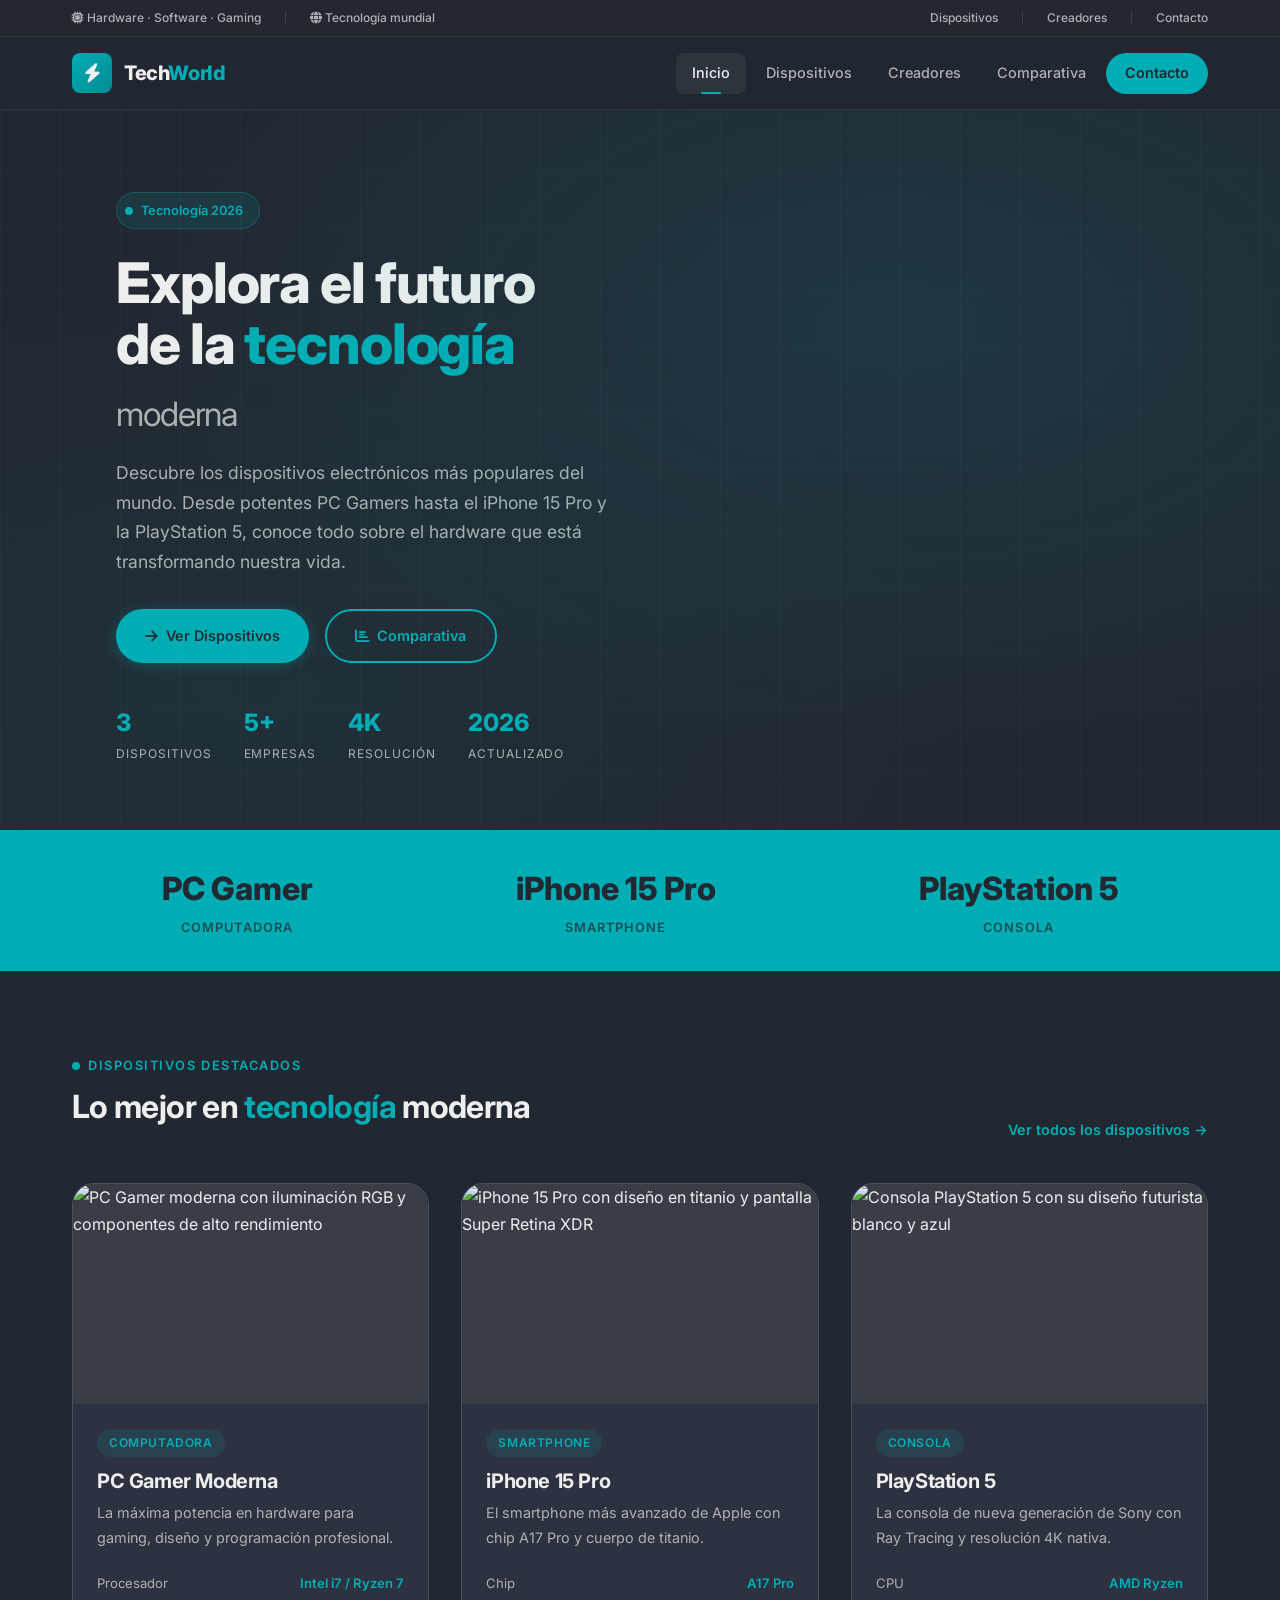
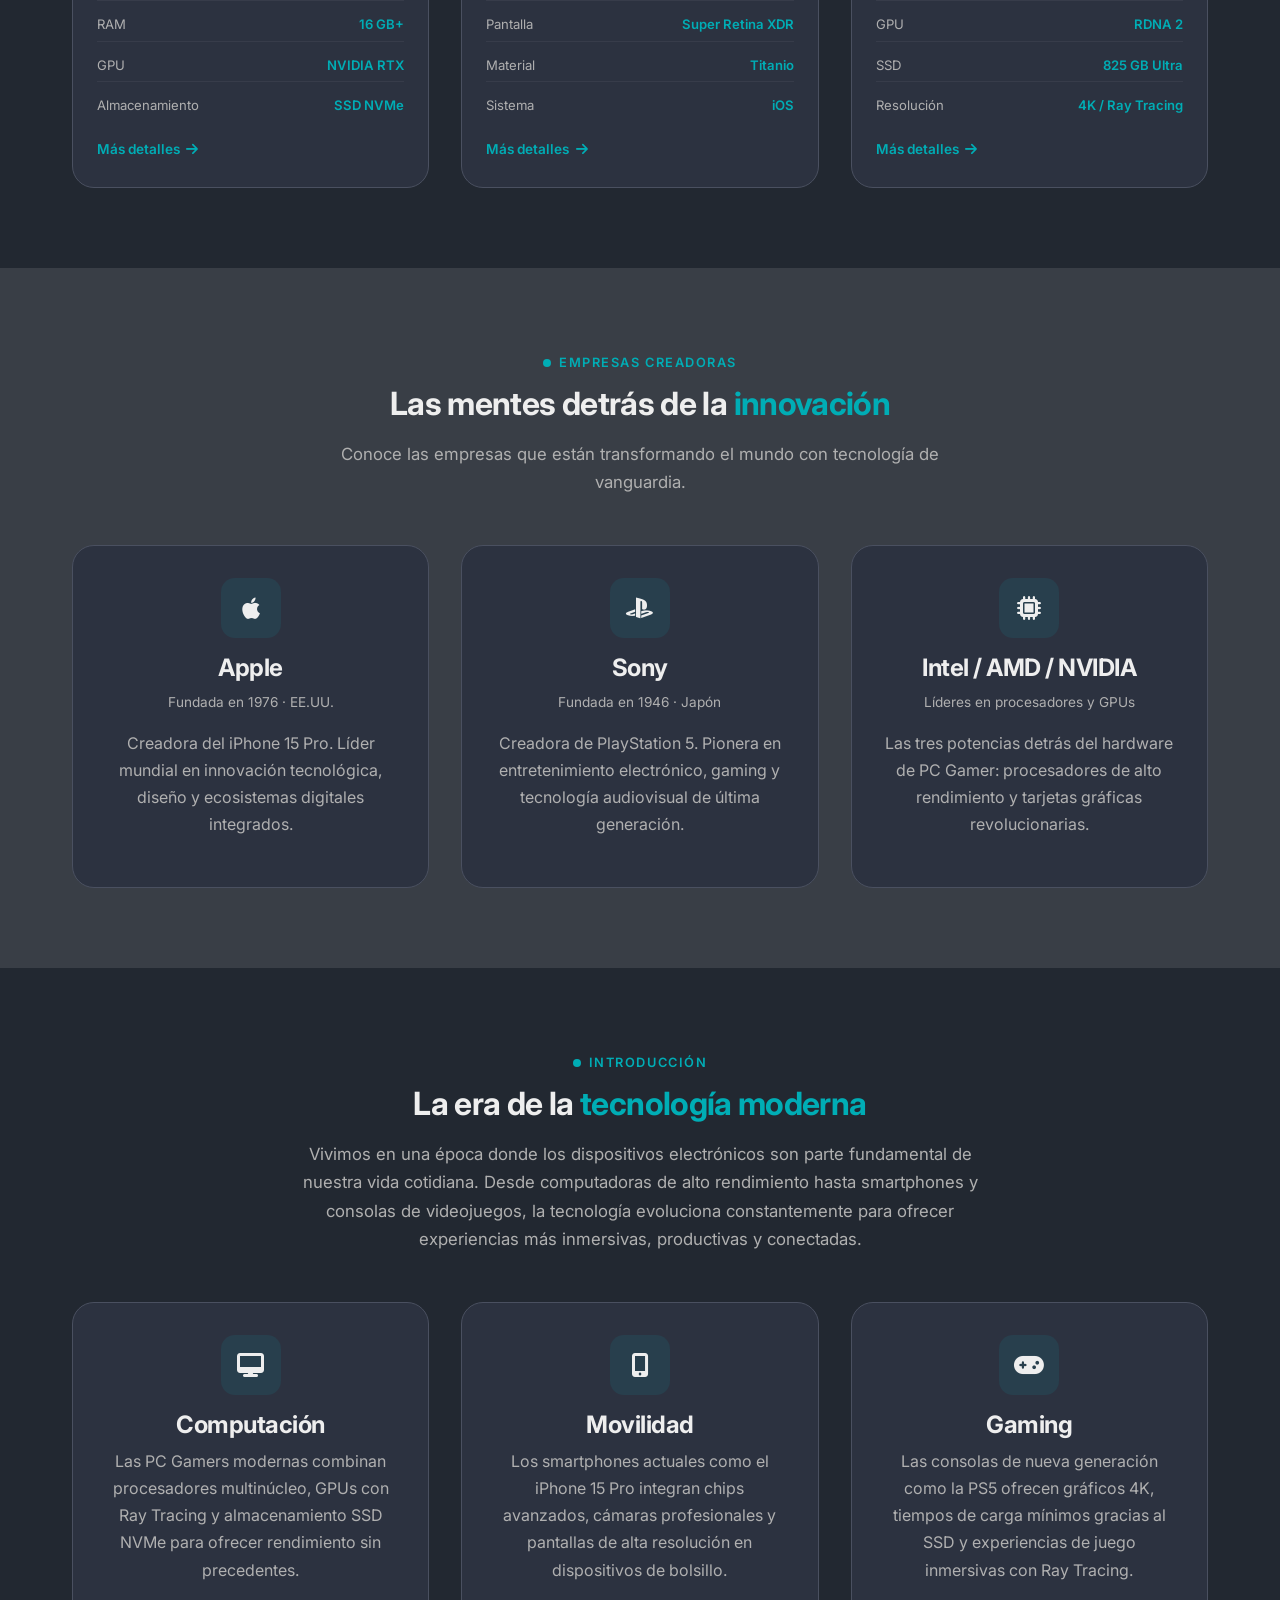
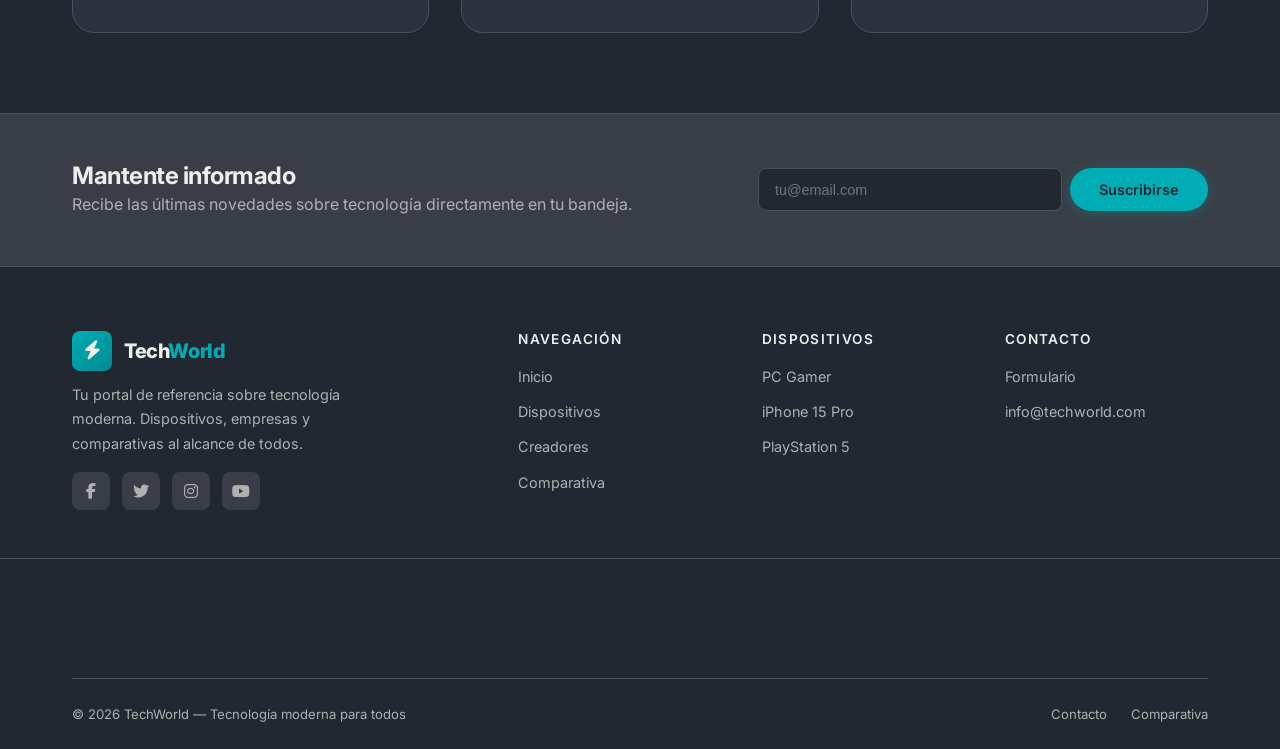
==== index.html @ ba3e6de5 "feat: create TechWorld technology website Complete transformation from municipal government site to " ====
<!DOCTYPE html>
<html lang="es">
<head>
  <meta charset="UTF-8">
  <meta name="viewport" content="width=device-width, initial-scale=1.0">
  <title>TechWorld — Tecnología Moderna para Todos | PC, Smartphones y Consolas</title>
  <meta name="description" content="Descubre los dispositivos tecnológicos más populares del mundo: PC Gamer, iPhone 15 Pro y PlayStation 5. Especificaciones, comparaciones y más en TechWorld.">
  <meta name="keywords" content="tecnología moderna, dispositivos tecnológicos, PC Gamer, iPhone 15 Pro, PlayStation 5, hardware moderno, computadoras, smartphones, consolas de videojuegos">
  <meta name="author" content="TechWorld">
  <meta name="robots" content="index, follow">
  <meta name="theme-color" content="#00ADB5">

  <meta property="og:title" content="TechWorld — Tecnología Moderna para Todos">
  <meta property="og:description" content="Descubre los dispositivos tecnológicos más populares: PC Gamer, iPhone 15 Pro y PlayStation 5.">
  <meta property="og:type" content="website">
  <meta property="og:locale" content="es_ES">
  <meta property="og:site_name" content="TechWorld">

  <meta name="twitter:card" content="summary_large_image">
  <meta name="twitter:title" content="TechWorld — Tecnología Moderna para Todos">
  <meta name="twitter:description" content="Descubre los dispositivos tecnológicos más populares: PC Gamer, iPhone 15 Pro y PlayStation 5.">

  <link rel="preconnect" href="https://fonts.googleapis.com">
  <link rel="preconnect" href="https://fonts.gstatic.com" crossorigin>
  <link href="https://fonts.googleapis.com/css2?family=Inter:wght@300;400;500;600;700;800&display=swap" rel="stylesheet">
  <link rel="stylesheet" href="https://cdnjs.cloudflare.com/ajax/libs/font-awesome/6.5.1/css/all.min.css" crossorigin="anonymous" referrerpolicy="no-referrer">
  <link rel="stylesheet" href="css/styles.css">
</head>
<body>

<!-- TOP BAR -->
<div class="topbar" role="banner">
  <div class="container">
    <div class="topbar-inner">
      <div class="topbar-left">
        <span><i class="fas fa-microchip"></i> Hardware &middot; Software &middot; Gaming</span>
        <div class="topbar-divider"></div>
        <span><i class="fas fa-globe"></i> Tecnología mundial</span>
      </div>
      <div class="topbar-right">
        <a href="pages/dispositivos.html">Dispositivos</a>
        <div class="topbar-divider"></div>
        <a href="pages/creadores.html">Creadores</a>
        <div class="topbar-divider"></div>
        <a href="pages/contacto.html">Contacto</a>
      </div>
    </div>
  </div>
</div>

<!-- HEADER -->
<header class="header" role="navigation">
  <div class="container">
    <div class="header-inner">
      <a href="index.html" class="logo" aria-label="TechWorld - Inicio">
        <div class="logo-icon"><i class="fas fa-bolt"></i></div>
        <div class="logo-text">Tech<span>World</span></div>
      </a>

      <nav class="nav-desktop" aria-label="Navegación principal">
        <a href="index.html" class="nav-link active">Inicio</a>
        <a href="pages/dispositivos.html" class="nav-link">Dispositivos</a>
        <a href="pages/creadores.html" class="nav-link">Creadores</a>
        <a href="pages/caracteristicas.html" class="nav-link">Comparativa</a>
        <a href="pages/contacto.html" class="nav-link nav-cta">Contacto</a>
      </nav>

      <button class="hamburger" id="hamburger" aria-label="Abrir menú" aria-expanded="false">
        <span></span><span></span><span></span>
      </button>
    </div>
  </div>
</header>

<!-- MOBILE MENU -->
<div class="mobile-overlay" id="mobileOverlay"></div>
<nav class="mobile-menu" id="mobileMenu" aria-label="Menú móvil">
  <div class="mobile-menu-header">
    <a href="index.html" class="logo">
      <div class="logo-icon"><i class="fas fa-bolt"></i></div>
      <div class="logo-text">Tech<span>World</span></div>
    </a>
    <button class="mobile-close" id="mobileClose" aria-label="Cerrar menú">&times;</button>
  </div>
  <div class="mobile-links">
    <a href="index.html" class="active"><div class="m-ico"><i class="fas fa-home"></i></div>Inicio</a>
    <a href="pages/dispositivos.html"><div class="m-ico"><i class="fas fa-laptop"></i></div>Dispositivos</a>
    <a href="pages/creadores.html"><div class="m-ico"><i class="fas fa-building"></i></div>Creadores</a>
    <a href="pages/caracteristicas.html"><div class="m-ico"><i class="fas fa-chart-bar"></i></div>Comparativa</a>
    <a href="pages/contacto.html"><div class="m-ico"><i class="fas fa-envelope"></i></div>Contacto</a>
  </div>
</nav>

<!-- HERO -->
<section class="hero" aria-labelledby="hero-heading">
  <div class="hero-bg"></div>
  <div class="hero-grid-pattern"></div>
  <div class="container">
    <div class="hero-inner">
      <div>
        <div class="hero-label">
          <div class="hero-label-dot"></div>
          Tecnología 2026
        </div>
        <h1 id="hero-heading" class="hero-heading">
          Explora el futuro<br>
          de la <span class="highlight">tecnología</span><br>
          <span class="accent">moderna</span>
        </h1>
        <p class="hero-desc">
          Descubre los dispositivos electrónicos más populares del mundo. Desde potentes PC Gamers hasta el iPhone 15 Pro y la PlayStation 5, conoce todo sobre el hardware que está transformando nuestra vida.
        </p>
        <div class="hero-btns">
          <a href="pages/dispositivos.html" class="btn btn-primary">
            <i class="fas fa-arrow-right"></i> Ver Dispositivos
          </a>
          <a href="pages/caracteristicas.html" class="btn btn-outline">
            <i class="fas fa-chart-bar"></i> Comparativa
          </a>
        </div>
        <div class="hero-stats-row">
          <div class="hstat">
            <span class="hstat-num">3</span>
            <span class="hstat-lbl">Dispositivos</span>
          </div>
          <div class="hstat">
            <span class="hstat-num">5+</span>
            <span class="hstat-lbl">Empresas</span>
          </div>
          <div class="hstat">
            <span class="hstat-num">4K</span>
            <span class="hstat-lbl">Resolución</span>
          </div>
          <div class="hstat">
            <span class="hstat-num">2026</span>
            <span class="hstat-lbl">Actualizado</span>
          </div>
        </div>
      </div>

      <!-- 3D Scene -->
      <div class="hero-3d" id="hero3d" aria-hidden="true"></div>
    </div>
  </div>
</section>

<!-- HIGHLIGHTS STRIP -->
<div class="highlights-strip">
  <div class="container">
    <div class="highlights-inner">
      <div class="highlight-item">
        <div class="highlight-num">PC Gamer</div>
        <div class="highlight-lbl">Computadora</div>
      </div>
      <div class="highlight-item">
        <div class="highlight-num">iPhone 15 Pro</div>
        <div class="highlight-lbl">Smartphone</div>
      </div>
      <div class="highlight-item">
        <div class="highlight-num">PlayStation 5</div>
        <div class="highlight-lbl">Consola</div>
      </div>
    </div>
  </div>
</div>

<!-- DEVICES SECTION -->
<section class="section" id="dispositivos" aria-labelledby="devices-title">
  <div class="container">
    <div class="section-header-row">
      <div>
        <div class="section-eyebrow"><div class="section-eyebrow-dot"></div> Dispositivos Destacados</div>
        <h2 id="devices-title" class="section-title reveal">Lo mejor en <span class="em">tecnología</span> moderna</h2>
      </div>
      <a href="pages/dispositivos.html" class="see-all reveal">Ver todos los dispositivos &rarr;</a>
    </div>

    <div class="devices-grid">
      <!-- PC Gamer -->
      <article class="device-card reveal reveal-delay-1">
        <img src="https://images.unsplash.com/photo-1587202372775-e229f172b9d7?w=600&h=400&fit=crop&q=80" alt="PC Gamer moderna con iluminación RGB y componentes de alto rendimiento" class="device-card-img" loading="lazy" width="600" height="400">
        <div class="device-card-body">
          <span class="device-card-tag">Computadora</span>
          <h3>PC Gamer Moderna</h3>
          <p>La máxima potencia en hardware para gaming, diseño y programación profesional.</p>
          <div class="device-card-specs">
            <div class="spec-row"><span class="spec-label">Procesador</span><span class="spec-value">Intel i7 / Ryzen 7</span></div>
            <div class="spec-row"><span class="spec-label">RAM</span><span class="spec-value">16 GB+</span></div>
            <div class="spec-row"><span class="spec-label">GPU</span><span class="spec-value">NVIDIA RTX</span></div>
            <div class="spec-row"><span class="spec-label">Almacenamiento</span><span class="spec-value">SSD NVMe</span></div>
          </div>
          <a href="pages/dispositivos.html" class="device-card-link">Más detalles <i class="fas fa-arrow-right"></i></a>
        </div>
      </article>

      <!-- iPhone 15 Pro -->
      <article class="device-card reveal reveal-delay-2">
        <img src="https://images.unsplash.com/photo-1695048133142-1a20484d2569?w=600&h=400&fit=crop&q=80" alt="iPhone 15 Pro con diseño en titanio y pantalla Super Retina XDR" class="device-card-img" loading="lazy" width="600" height="400">
        <div class="device-card-body">
          <span class="device-card-tag">Smartphone</span>
          <h3>iPhone 15 Pro</h3>
          <p>El smartphone más avanzado de Apple con chip A17 Pro y cuerpo de titanio.</p>
          <div class="device-card-specs">
            <div class="spec-row"><span class="spec-label">Chip</span><span class="spec-value">A17 Pro</span></div>
            <div class="spec-row"><span class="spec-label">Pantalla</span><span class="spec-value">Super Retina XDR</span></div>
            <div class="spec-row"><span class="spec-label">Material</span><span class="spec-value">Titanio</span></div>
            <div class="spec-row"><span class="spec-label">Sistema</span><span class="spec-value">iOS</span></div>
          </div>
          <a href="pages/dispositivos.html" class="device-card-link">Más detalles <i class="fas fa-arrow-right"></i></a>
        </div>
      </article>

      <!-- PlayStation 5 -->
      <article class="device-card reveal reveal-delay-3">
        <img src="https://images.unsplash.com/photo-1606144042614-b2417e99c4e3?w=600&h=400&fit=crop&q=80" alt="Consola PlayStation 5 con su diseño futurista blanco y azul" class="device-card-img" loading="lazy" width="600" height="400">
        <div class="device-card-body">
          <span class="device-card-tag">Consola</span>
          <h3>PlayStation 5</h3>
          <p>La consola de nueva generación de Sony con Ray Tracing y resolución 4K nativa.</p>
          <div class="device-card-specs">
            <div class="spec-row"><span class="spec-label">CPU</span><span class="spec-value">AMD Ryzen</span></div>
            <div class="spec-row"><span class="spec-label">GPU</span><span class="spec-value">RDNA 2</span></div>
            <div class="spec-row"><span class="spec-label">SSD</span><span class="spec-value">825 GB Ultra</span></div>
            <div class="spec-row"><span class="spec-label">Resolución</span><span class="spec-value">4K / Ray Tracing</span></div>
          </div>
          <a href="pages/dispositivos.html" class="device-card-link">Más detalles <i class="fas fa-arrow-right"></i></a>
        </div>
      </article>
    </div>
  </div>
</section>

<!-- CREATORS SECTION -->
<section class="section section-alt" aria-labelledby="creators-title">
  <div class="container">
    <div class="section-header" style="text-align:center">
      <div class="section-eyebrow" style="justify-content:center"><div class="section-eyebrow-dot"></div> Empresas Creadoras</div>
      <h2 id="creators-title" class="section-title reveal">Las mentes detrás de la <span class="em">innovación</span></h2>
      <p class="section-sub reveal" style="margin:0 auto">Conoce las empresas que están transformando el mundo con tecnología de vanguardia.</p>
    </div>

    <div class="creators-grid">
      <article class="creator-card reveal reveal-delay-1">
        <div class="creator-icon"><i class="fab fa-apple"></i></div>
        <h3>Apple</h3>
        <p class="meta">Fundada en 1976 &middot; EE.UU.</p>
        <p>Creadora del iPhone 15 Pro. Líder mundial en innovación tecnológica, diseño y ecosistemas digitales integrados.</p>
      </article>
      <article class="creator-card reveal reveal-delay-2">
        <div class="creator-icon"><i class="fab fa-playstation"></i></div>
        <h3>Sony</h3>
        <p class="meta">Fundada en 1946 &middot; Japón</p>
        <p>Creadora de PlayStation 5. Pionera en entretenimiento electrónico, gaming y tecnología audiovisual de última generación.</p>
      </article>
      <article class="creator-card reveal reveal-delay-3">
        <div class="creator-icon"><i class="fas fa-microchip"></i></div>
        <h3>Intel / AMD / NVIDIA</h3>
        <p class="meta">Líderes en procesadores y GPUs</p>
        <p>Las tres potencias detrás del hardware de PC Gamer: procesadores de alto rendimiento y tarjetas gráficas revolucionarias.</p>
      </article>
    </div>
  </div>
</section>

<!-- TECH INTRO SECTION -->
<section class="section" aria-labelledby="intro-title">
  <div class="container">
    <div class="section-header" style="text-align:center">
      <div class="section-eyebrow" style="justify-content:center"><div class="section-eyebrow-dot"></div> Introducción</div>
      <h2 id="intro-title" class="section-title reveal">La era de la <span class="em">tecnología moderna</span></h2>
      <p class="section-sub reveal" style="margin:0 auto; max-width:700px">
        Vivimos en una época donde los dispositivos electrónicos son parte fundamental de nuestra vida cotidiana. Desde computadoras de alto rendimiento hasta smartphones y consolas de videojuegos, la tecnología evoluciona constantemente para ofrecer experiencias más inmersivas, productivas y conectadas.
      </p>
    </div>

    <div class="devices-grid" style="margin-top:3rem">
      <article class="creator-card reveal reveal-delay-1">
        <div class="creator-icon"><i class="fas fa-desktop"></i></div>
        <h3>Computación</h3>
        <p>Las PC Gamers modernas combinan procesadores multinúcleo, GPUs con Ray Tracing y almacenamiento SSD NVMe para ofrecer rendimiento sin precedentes.</p>
      </article>
      <article class="creator-card reveal reveal-delay-2">
        <div class="creator-icon"><i class="fas fa-mobile-alt"></i></div>
        <h3>Movilidad</h3>
        <p>Los smartphones actuales como el iPhone 15 Pro integran chips avanzados, cámaras profesionales y pantallas de alta resolución en dispositivos de bolsillo.</p>
      </article>
      <article class="creator-card reveal reveal-delay-3">
        <div class="creator-icon"><i class="fas fa-gamepad"></i></div>
        <h3>Gaming</h3>
        <p>Las consolas de nueva generación como la PS5 ofrecen gráficos 4K, tiempos de carga mínimos gracias al SSD y experiencias de juego inmersivas con Ray Tracing.</p>
      </article>
    </div>
  </div>
</section>

<!-- NEWSLETTER SECTION -->
<section class="newsletter-section" aria-labelledby="newsletter-title">
  <div class="container">
    <div class="newsletter-inner">
      <div>
        <h3 id="newsletter-title">Mantente informado</h3>
        <p style="margin:0">Recibe las últimas novedades sobre tecnología directamente en tu bandeja.</p>
      </div>
      <form class="newsletter-form" aria-label="Suscripción al boletín">
        <input type="email" placeholder="tu@email.com" aria-label="Correo electrónico" required>
        <button type="submit" class="btn btn-primary">Suscribirse</button>
      </form>
    </div>
  </div>
</section>

<!-- FOOTER -->
<footer class="footer" role="contentinfo">
  <div class="container">
    <div class="footer-grid">
      <div class="footer-brand">
        <a href="index.html" class="logo">
          <div class="logo-icon"><i class="fas fa-bolt"></i></div>
          <div class="logo-text">Tech<span>World</span></div>
        </a>
        <p>Tu portal de referencia sobre tecnología moderna. Dispositivos, empresas y comparativas al alcance de todos.</p>
        <div class="social-links">
          <a href="#" class="social-link" aria-label="Facebook"><i class="fab fa-facebook-f"></i></a>
          <a href="#" class="social-link" aria-label="Twitter"><i class="fab fa-twitter"></i></a>
          <a href="#" class="social-link" aria-label="Instagram"><i class="fab fa-instagram"></i></a>
          <a href="#" class="social-link" aria-label="YouTube"><i class="fab fa-youtube"></i></a>
        </div>
      </div>
      <div>
        <h5>Navegación</h5>
        <ul class="f-links">
          <li><a href="index.html">Inicio</a></li>
          <li><a href="pages/dispositivos.html">Dispositivos</a></li>
          <li><a href="pages/creadores.html">Creadores</a></li>
          <li><a href="pages/caracteristicas.html">Comparativa</a></li>
        </ul>
      </div>
      <div>
        <h5>Dispositivos</h5>
        <ul class="f-links">
          <li><a href="pages/dispositivos.html">PC Gamer</a></li>
          <li><a href="pages/dispositivos.html">iPhone 15 Pro</a></li>
          <li><a href="pages/dispositivos.html">PlayStation 5</a></li>
        </ul>
      </div>
      <div>
        <h5>Contacto</h5>
        <ul class="f-links">
          <li><a href="pages/contacto.html">Formulario</a></li>
          <li><a href="mailto:info@techworld.com">info@techworld.com</a></li>
        </ul>
      </div>
    </div>
  </div>

  <!-- Footer 3D -->
  <div class="footer-3d" id="footer3d" aria-hidden="true"></div>

  <div class="container">
    <div class="footer-bottom">
      <span>&copy; <span class="currentYear"></span> TechWorld &mdash; Tecnología moderna para todos</span>
      <div class="footer-bottom-links">
        <a href="pages/contacto.html">Contacto</a>
        <a href="pages/caracteristicas.html">Comparativa</a>
      </div>
    </div>
  </div>
</footer>

<!-- SCROLL TO TOP -->
<button class="scroll-top" id="scrollTop" aria-label="Volver arriba"><i class="fas fa-arrow-up"></i></button>

<!-- Scripts -->
<script src="https://cdnjs.cloudflare.com/ajax/libs/three.js/r128/three.min.js" crossorigin="anonymous" referrerpolicy="no-referrer"></script>
<script src="js/three-scene.js"></script>
<script src="js/main.js"></script>
</body>
</html>
---- css/styles.css ----
/* ═══════════════════════════════════════════════════════
   TECHWORLD - DESIGN SYSTEM
   Modern Technology Theme
   ═══════════════════════════════════════════════════════ */

:root {
  --bg-primary:   #222831;
  --bg-section:   #393E46;
  --accent:       #00ADB5;
  --text-primary: #EEEEEE;
  --text-muted:   #b0b0b0;
  --accent-dark:  #008b92;
  --accent-light: #33c4cc;
  --card-bg:      #2c3240;
  --border-color: #4a5060;

  --font-head: 'Inter', 'Segoe UI', sans-serif;
  --font-body: 'Inter', 'Segoe UI', sans-serif;

  --r-sm:   8px;
  --r-md:   14px;
  --r-lg:   22px;
  --r-xl:   32px;
  --r-full: 9999px;

  --sh-sm: 0 2px 12px rgba(0,0,0,.2);
  --sh-md: 0 6px 28px rgba(0,0,0,.25);
  --sh-lg: 0 16px 56px rgba(0,0,0,.3);

  --header-height: 72px;
  --container-width: 1200px;
  --transition: all .3s cubic-bezier(.4,0,.2,1);
}

/* ─── BASE RESET ─── */
*, *::before, *::after {
  box-sizing: border-box;
  margin: 0;
  padding: 0;
}

html {
  scroll-behavior: smooth;
  font-size: 16px;
}

body {
  font-family: var(--font-body);
  background: var(--bg-primary);
  color: var(--text-primary);
  overflow-x: hidden;
  -webkit-font-smoothing: antialiased;
  line-height: 1.7;
}

/* ─── TYPOGRAPHY ─── */
h1, h2, h3, h4, h5, h6 {
  font-family: var(--font-head);
  font-weight: 700;
  line-height: 1.2;
  letter-spacing: -0.02em;
  color: var(--text-primary);
}

h1 { font-size: 2.75rem; font-weight: 800; }
h2 { font-size: 2rem; font-weight: 700; }
h3 { font-size: 1.5rem; }
h4 { font-size: 1.25rem; }
h5 { font-size: 1rem; font-weight: 600; }

p {
  color: var(--text-muted);
  margin-bottom: 1rem;
}

a {
  color: var(--accent);
  text-decoration: none;
  transition: var(--transition);
}

a:hover {
  color: var(--accent-light);
}

a:focus-visible {
  outline: 2px solid var(--accent);
  outline-offset: 2px;
}

img {
  max-width: 100%;
  height: auto;
  display: block;
}

ul, ol { list-style: none; }

::selection {
  background: var(--accent);
  color: var(--bg-primary);
}

/* ─── UTILITIES ─── */
.container {
  max-width: var(--container-width);
  margin: 0 auto;
  padding: 0 2rem;
}

.sr-only {
  position: absolute;
  width: 1px;
  height: 1px;
  padding: 0;
  margin: -1px;
  overflow: hidden;
  clip: rect(0,0,0,0);
  white-space: nowrap;
  border: 0;
}

.section-eyebrow {
  display: inline-flex;
  align-items: center;
  gap: .5rem;
  font-size: .8rem;
  font-weight: 600;
  text-transform: uppercase;
  letter-spacing: .12em;
  color: var(--accent);
  margin-bottom: .75rem;
}

.section-eyebrow-dot {
  width: 8px;
  height: 8px;
  border-radius: 50%;
  background: var(--accent);
}

.section-title {
  margin-bottom: 1rem;
}

.section-sub {
  max-width: 600px;
  color: var(--text-muted);
  font-size: 1.05rem;
}

.em {
  color: var(--accent);
}

/* ─── BUTTONS ─── */
.btn {
  display: inline-flex;
  align-items: center;
  justify-content: center;
  gap: .5rem;
  padding: .8rem 1.8rem;
  font-family: var(--font-body);
  font-weight: 600;
  font-size: .9rem;
  border-radius: var(--r-full);
  cursor: pointer;
  transition: var(--transition);
  border: none;
  text-decoration: none;
}

.btn-primary {
  background: var(--accent);
  color: var(--bg-primary);
  box-shadow: 0 2px 14px rgba(0,173,181,.3);
}

.btn-primary:hover {
  background: var(--accent-light);
  color: var(--bg-primary);
  transform: translateY(-2px);
  box-shadow: 0 6px 24px rgba(0,173,181,.4);
}

.btn-outline {
  background: transparent;
  border: 2px solid var(--accent);
  color: var(--accent);
}

.btn-outline:hover {
  background: var(--accent);
  color: var(--bg-primary);
}

/* ─── TOP BAR ─── */
.topbar {
  background: rgba(34,40,49,.95);
  border-bottom: 1px solid rgba(255,255,255,.06);
  padding: .5rem 0;
  font-size: .75rem;
  font-weight: 500;
  color: var(--text-muted);
}

.topbar-inner {
  display: flex;
  justify-content: space-between;
  align-items: center;
  flex-wrap: wrap;
  gap: .75rem;
}

.topbar-left, .topbar-right {
  display: flex;
  gap: 1.5rem;
  align-items: center;
}

.topbar a {
  color: var(--text-muted);
  transition: color .2s;
}

.topbar a:hover {
  color: var(--accent);
}

.topbar-divider {
  width: 1px;
  height: 14px;
  background: rgba(255,255,255,.1);
}

/* ─── HEADER ─── */
.header {
  position: sticky;
  top: 0;
  width: 100%;
  z-index: 200;
  background: rgba(34,40,49,.96);
  backdrop-filter: blur(12px);
  -webkit-backdrop-filter: blur(12px);
  border-bottom: 1px solid rgba(255,255,255,.06);
  transition: var(--transition);
}

.header.is-scrolled {
  box-shadow: 0 4px 20px rgba(0,0,0,.3);
}

.header-inner {
  display: flex;
  align-items: center;
  justify-content: space-between;
  height: var(--header-height);
}

.logo {
  display: flex;
  align-items: center;
  gap: .75rem;
  color: var(--text-primary);
  text-decoration: none;
}

.logo:hover { color: var(--accent); }

.logo-icon {
  width: 40px;
  height: 40px;
  background: linear-gradient(135deg, var(--accent), var(--accent-dark));
  border-radius: var(--r-sm);
  display: flex;
  align-items: center;
  justify-content: center;
  font-size: 1.2rem;
}

.logo-text {
  font-size: 1.25rem;
  font-weight: 800;
  letter-spacing: -0.02em;
}

.logo-text span { color: var(--accent); }

/* ─── NAVIGATION ─── */
.nav-desktop {
  display: flex;
  align-items: center;
  gap: .25rem;
}

.nav-link {
  padding: .5rem 1rem;
  font-size: .9rem;
  font-weight: 500;
  color: var(--text-muted);
  border-radius: var(--r-sm);
  transition: var(--transition);
  position: relative;
}

.nav-link:hover,
.nav-link.active {
  color: var(--text-primary);
  background: rgba(255,255,255,.06);
}

.nav-link.active::after {
  content: '';
  position: absolute;
  bottom: 0;
  left: 50%;
  transform: translateX(-50%);
  width: 20px;
  height: 2px;
  background: var(--accent);
  border-radius: 2px;
}

.nav-cta {
  background: var(--accent);
  color: var(--bg-primary);
  font-weight: 600;
  padding: .5rem 1.2rem;
  border-radius: var(--r-full);
}

.nav-cta:hover {
  background: var(--accent-light);
  color: var(--bg-primary);
  transform: translateY(-1px);
}

/* ─── HAMBURGER ─── */
.hamburger {
  display: none;
  flex-direction: column;
  gap: 5px;
  background: none;
  border: none;
  cursor: pointer;
  padding: 8px;
}

.hamburger span {
  width: 24px;
  height: 2px;
  background: var(--text-primary);
  border-radius: 2px;
  transition: var(--transition);
}

/* ─── MOBILE MENU ─── */
.mobile-menu {
  position: fixed;
  top: 0;
  right: -100%;
  width: 300px;
  height: 100vh;
  background: var(--bg-primary);
  z-index: 300;
  transition: right .35s cubic-bezier(.4,0,.2,1);
  border-left: 1px solid var(--border-color);
  overflow-y: auto;
}

.mobile-menu.open { right: 0; }

.mobile-overlay {
  position: fixed;
  inset: 0;
  background: rgba(0,0,0,.6);
  z-index: 299;
  opacity: 0;
  pointer-events: none;
  transition: opacity .3s;
}

.mobile-overlay.open {
  opacity: 1;
  pointer-events: auto;
}

.mobile-menu-header {
  display: flex;
  align-items: center;
  justify-content: space-between;
  padding: 1.25rem 1.5rem;
  border-bottom: 1px solid var(--border-color);
}

.mobile-close {
  background: none;
  border: none;
  color: var(--text-primary);
  font-size: 1.5rem;
  cursor: pointer;
  padding: .25rem;
}

.mobile-links {
  padding: 1rem;
  display: flex;
  flex-direction: column;
  gap: .25rem;
}

.mobile-links a {
  display: flex;
  align-items: center;
  gap: .75rem;
  padding: .8rem 1rem;
  color: var(--text-muted);
  border-radius: var(--r-sm);
  font-weight: 500;
  transition: var(--transition);
}

.mobile-links a:hover,
.mobile-links a.active {
  background: rgba(0,173,181,.1);
  color: var(--accent);
}

.mobile-links .m-ico {
  width: 36px;
  height: 36px;
  display: flex;
  align-items: center;
  justify-content: center;
  border-radius: var(--r-sm);
  background: var(--bg-section);
  font-size: 1rem;
}

/* ─── HERO ─── */
.hero {
  position: relative;
  padding: 5rem 0 4rem;
  overflow: hidden;
  min-height: 80vh;
  display: flex;
  align-items: center;
}

.hero-bg {
  position: absolute;
  inset: 0;
  background: radial-gradient(ellipse at 70% 30%, rgba(0,173,181,.12) 0%, transparent 60%),
              radial-gradient(ellipse at 20% 80%, rgba(0,173,181,.06) 0%, transparent 50%);
  pointer-events: none;
}

.hero-grid-pattern {
  position: absolute;
  inset: 0;
  background-image:
    linear-gradient(rgba(255,255,255,.02) 1px, transparent 1px),
    linear-gradient(90deg, rgba(255,255,255,.02) 1px, transparent 1px);
  background-size: 60px 60px;
  pointer-events: none;
}

.hero-inner {
  display: grid;
  grid-template-columns: 1fr 1fr;
  gap: 3rem;
  align-items: center;
}

.hero-label {
  display: inline-flex;
  align-items: center;
  gap: .5rem;
  padding: .4rem 1rem .4rem .5rem;
  background: rgba(0,173,181,.12);
  border: 1px solid rgba(0,173,181,.25);
  border-radius: var(--r-full);
  font-size: .8rem;
  font-weight: 600;
  color: var(--accent);
  margin-bottom: 1.5rem;
}

.hero-label-dot {
  width: 8px;
  height: 8px;
  background: var(--accent);
  border-radius: 50%;
  animation: pulse-dot 2s infinite;
}

@keyframes pulse-dot {
  0%, 100% { opacity: 1; }
  50% { opacity: .4; }
}

.hero-heading {
  font-size: clamp(2.2rem, 5vw, 3.5rem);
  font-weight: 800;
  line-height: 1.1;
  margin-bottom: 1.25rem;
}

.hero-heading .highlight { color: var(--accent); }
.hero-heading .accent { color: var(--text-muted); font-weight: 400; font-size: .6em; }

.hero-desc {
  font-size: 1.1rem;
  color: var(--text-muted);
  max-width: 500px;
  margin-bottom: 2rem;
  line-height: 1.7;
}

.hero-btns {
  display: flex;
  gap: 1rem;
  flex-wrap: wrap;
  margin-bottom: 2.5rem;
}

.hero-stats-row {
  display: flex;
  gap: 2rem;
  flex-wrap: wrap;
}

.hstat {
  display: flex;
  flex-direction: column;
}

.hstat-num {
  font-size: 1.5rem;
  font-weight: 800;
  color: var(--accent);
}

.hstat-lbl {
  font-size: .75rem;
  color: var(--text-muted);
  text-transform: uppercase;
  letter-spacing: .08em;
}

/* Hero 3D canvas */
.hero-3d {
  position: relative;
  width: 100%;
  height: 400px;
  border-radius: var(--r-lg);
  overflow: hidden;
}

.hero-3d canvas {
  width: 100% !important;
  height: 100% !important;
  display: block;
}

/* ─── SECTIONS ─── */
.section {
  padding: 5rem 0;
}

.section-alt {
  background: var(--bg-section);
}

.section-header {
  text-align: center;
  margin-bottom: 3rem;
}

.section-header-row {
  display: flex;
  justify-content: space-between;
  align-items: flex-end;
  margin-bottom: 2.5rem;
  flex-wrap: wrap;
  gap: 1rem;
}

.see-all {
  font-weight: 600;
  font-size: .9rem;
  color: var(--accent);
}

/* ─── DEVICE CARDS ─── */
.devices-grid {
  display: grid;
  grid-template-columns: repeat(3, 1fr);
  gap: 2rem;
}

.device-card {
  background: var(--card-bg);
  border-radius: var(--r-lg);
  overflow: hidden;
  border: 1px solid var(--border-color);
  transition: var(--transition);
  text-decoration: none;
  color: var(--text-primary);
}

.device-card:hover {
  transform: translateY(-6px);
  box-shadow: var(--sh-lg);
  border-color: var(--accent);
}

.device-card-img {
  width: 100%;
  height: 220px;
  object-fit: cover;
  background: var(--bg-section);
}

.device-card-body {
  padding: 1.5rem;
}

.device-card-tag {
  display: inline-block;
  padding: .25rem .75rem;
  background: rgba(0,173,181,.12);
  color: var(--accent);
  font-size: .75rem;
  font-weight: 600;
  border-radius: var(--r-full);
  margin-bottom: .75rem;
  text-transform: uppercase;
  letter-spacing: .05em;
}

.device-card h3 {
  font-size: 1.25rem;
  margin-bottom: .5rem;
}

.device-card p {
  font-size: .9rem;
  color: var(--text-muted);
  margin-bottom: 1rem;
}

.device-card-specs {
  display: flex;
  flex-direction: column;
  gap: .4rem;
}

.spec-row {
  display: flex;
  justify-content: space-between;
  font-size: .82rem;
  padding: .35rem 0;
  border-bottom: 1px solid rgba(255,255,255,.05);
}

.spec-row:last-child { border-bottom: none; }
.spec-label { color: var(--text-muted); }
.spec-value { color: var(--accent); font-weight: 600; }

.device-card-link {
  display: inline-flex;
  align-items: center;
  gap: .4rem;
  margin-top: 1rem;
  font-weight: 600;
  font-size: .85rem;
  color: var(--accent);
}

/* ─── CREATORS SECTION ─── */
.creators-grid {
  display: grid;
  grid-template-columns: repeat(auto-fit, minmax(280px, 1fr));
  gap: 2rem;
}

.creator-card {
  background: var(--card-bg);
  border: 1px solid var(--border-color);
  border-radius: var(--r-lg);
  padding: 2rem;
  text-align: center;
  transition: var(--transition);
}

.creator-card:hover {
  transform: translateY(-4px);
  box-shadow: var(--sh-md);
  border-color: var(--accent);
}

.creator-icon {
  width: 60px;
  height: 60px;
  margin: 0 auto 1rem;
  border-radius: var(--r-md);
  background: rgba(0,173,181,.1);
  display: flex;
  align-items: center;
  justify-content: center;
  font-size: 1.5rem;
}

.creator-card h3 {
  margin-bottom: .5rem;
}

.creator-card .meta {
  font-size: .85rem;
  color: var(--text-muted);
  margin-bottom: 1rem;
}

/* ─── COMPARISON TABLE ─── */
.comparison-table-wrapper {
  overflow-x: auto;
  border-radius: var(--r-lg);
  border: 1px solid var(--border-color);
}

.comparison-table {
  width: 100%;
  border-collapse: collapse;
  min-width: 600px;
}

.comparison-table thead {
  background: var(--accent);
}

.comparison-table th {
  padding: 1rem 1.25rem;
  text-align: left;
  font-weight: 700;
  font-size: .9rem;
  color: var(--bg-primary);
  white-space: nowrap;
}

.comparison-table td {
  padding: 1rem 1.25rem;
  font-size: .9rem;
  border-bottom: 1px solid rgba(255,255,255,.05);
  color: var(--text-muted);
}

.comparison-table tbody tr {
  background: var(--card-bg);
  transition: background .2s;
}

.comparison-table tbody tr:hover {
  background: rgba(0,173,181,.08);
}

.comparison-table tbody tr:nth-child(even) {
  background: var(--bg-section);
}

.comparison-table tbody tr:nth-child(even):hover {
  background: rgba(0,173,181,.08);
}

/* ─── CONTACT FORM ─── */
.contact-grid {
  display: grid;
  grid-template-columns: 1fr 1fr;
  gap: 3rem;
  align-items: start;
}

.form-group {
  margin-bottom: 1.5rem;
}

.form-label {
  display: block;
  margin-bottom: .5rem;
  font-weight: 600;
  font-size: .9rem;
  color: var(--text-primary);
}

.form-input,
.form-textarea {
  width: 100%;
  padding: .8rem 1rem;
  background: var(--bg-section);
  border: 1px solid var(--border-color);
  border-radius: var(--r-sm);
  color: var(--text-primary);
  font-family: var(--font-body);
  font-size: .95rem;
  transition: var(--transition);
}

.form-input:focus,
.form-textarea:focus {
  outline: none;
  border-color: var(--accent);
  box-shadow: 0 0 0 3px rgba(0,173,181,.15);
}

.form-textarea {
  min-height: 150px;
  resize: vertical;
}

.form-input::placeholder,
.form-textarea::placeholder {
  color: var(--text-muted);
  opacity: .5;
}

.contact-info-card {
  background: var(--card-bg);
  border: 1px solid var(--border-color);
  border-radius: var(--r-lg);
  padding: 2rem;
}

.contact-info-item {
  display: flex;
  gap: 1rem;
  align-items: flex-start;
  padding: 1rem 0;
  border-bottom: 1px solid rgba(255,255,255,.05);
}

.contact-info-item:last-child { border-bottom: none; }

.contact-info-icon {
  width: 44px;
  height: 44px;
  border-radius: var(--r-sm);
  background: rgba(0,173,181,.12);
  display: flex;
  align-items: center;
  justify-content: center;
  color: var(--accent);
  font-size: 1.1rem;
  flex-shrink: 0;
}

/* ─── HIGHLIGHTS STRIP ─── */
.highlights-strip {
  background: var(--accent);
  padding: 2rem 0;
}

.highlights-inner {
  display: flex;
  justify-content: space-around;
  flex-wrap: wrap;
  gap: 1.5rem;
}

.highlight-item {
  text-align: center;
}

.highlight-num {
  font-size: 2rem;
  font-weight: 800;
  color: var(--bg-primary);
}

.highlight-lbl {
  font-size: .8rem;
  color: rgba(34,40,49,.7);
  text-transform: uppercase;
  letter-spacing: .08em;
  font-weight: 600;
}

/* ─── NEWSLETTER ─── */
.newsletter-section {
  background: var(--bg-section);
  padding: 3rem 0;
  border-top: 1px solid var(--border-color);
}

.newsletter-inner {
  display: flex;
  justify-content: space-between;
  align-items: center;
  gap: 2rem;
  flex-wrap: wrap;
}

.newsletter-form {
  display: flex;
  gap: .5rem;
  flex: 1;
  max-width: 450px;
}

.newsletter-form input {
  flex: 1;
  padding: .75rem 1rem;
  background: var(--bg-primary);
  border: 1px solid var(--border-color);
  border-radius: var(--r-sm);
  color: var(--text-primary);
  font-size: .9rem;
}

.newsletter-form input:focus {
  outline: none;
  border-color: var(--accent);
}

/* ─── FOOTER ─── */
.footer {
  background: var(--bg-primary);
  border-top: 1px solid var(--border-color);
  padding: 4rem 0 0;
}

.footer-grid {
  display: grid;
  grid-template-columns: 2fr 1fr 1fr 1fr;
  gap: 2.5rem;
  padding-bottom: 3rem;
}

.footer-brand p {
  margin-top: .75rem;
  font-size: .9rem;
  max-width: 280px;
}

.footer h5 {
  margin-bottom: 1rem;
  color: var(--text-primary);
  font-size: .85rem;
  text-transform: uppercase;
  letter-spacing: .1em;
}

.f-links {
  display: flex;
  flex-direction: column;
  gap: .5rem;
}

.f-links a {
  color: var(--text-muted);
  font-size: .9rem;
  transition: var(--transition);
}

.f-links a:hover {
  color: var(--accent);
  padding-left: .25rem;
}

.social-links {
  display: flex;
  gap: .75rem;
  margin-top: 1rem;
}

.social-link {
  width: 38px;
  height: 38px;
  border-radius: var(--r-sm);
  background: var(--bg-section);
  display: flex;
  align-items: center;
  justify-content: center;
  color: var(--text-muted);
  font-size: 1rem;
  transition: var(--transition);
}

.social-link:hover {
  background: var(--accent);
  color: var(--bg-primary);
}

.footer-3d {
  position: relative;
  height: 120px;
  border-top: 1px solid var(--border-color);
  overflow: hidden;
}

.footer-3d canvas {
  width: 100% !important;
  height: 100% !important;
}

.footer-bottom {
  display: flex;
  justify-content: space-between;
  align-items: center;
  padding: 1.5rem 0;
  border-top: 1px solid var(--border-color);
  flex-wrap: wrap;
  gap: 1rem;
  font-size: .82rem;
  color: var(--text-muted);
}

.footer-bottom-links {
  display: flex;
  gap: 1.5rem;
}

.footer-bottom-links a {
  color: var(--text-muted);
  font-size: .82rem;
}

.footer-bottom-links a:hover {
  color: var(--accent);
}

/* ─── SCROLL TO TOP ─── */
.scroll-top {
  position: fixed;
  bottom: 2rem;
  right: 2rem;
  width: 44px;
  height: 44px;
  border-radius: 50%;
  background: var(--accent);
  color: var(--bg-primary);
  border: none;
  font-size: 1.2rem;
  cursor: pointer;
  display: flex;
  align-items: center;
  justify-content: center;
  opacity: 0;
  visibility: hidden;
  transform: translateY(10px);
  transition: var(--transition);
  z-index: 100;
  box-shadow: 0 4px 16px rgba(0,173,181,.3);
}

.scroll-top.show {
  opacity: 1;
  visibility: visible;
  transform: translateY(0);
}

.scroll-top:hover {
  background: var(--accent-light);
  transform: translateY(-2px);
}

/* ─── PAGE HERO (inner pages) ─── */
.page-hero {
  padding: 4rem 0 3rem;
  background: var(--bg-section);
  border-bottom: 1px solid var(--border-color);
}

.page-hero .breadcrumb {
  display: flex;
  gap: .5rem;
  font-size: .85rem;
  color: var(--text-muted);
  margin-bottom: 1rem;
}

.page-hero .breadcrumb a {
  color: var(--accent);
}

.page-hero h1 {
  margin-bottom: .5rem;
}

.page-hero p {
  max-width: 600px;
  font-size: 1.05rem;
}

/* ─── DEVICE DETAIL (dispositivos page) ─── */
.device-detail {
  display: grid;
  grid-template-columns: 1fr 1fr;
  gap: 3rem;
  align-items: start;
  padding: 3rem 0;
  border-bottom: 1px solid var(--border-color);
}

.device-detail:last-child { border-bottom: none; }

.device-detail-img {
  width: 100%;
  border-radius: var(--r-lg);
  border: 1px solid var(--border-color);
  background: var(--bg-section);
  aspect-ratio: 4/3;
  object-fit: cover;
}

.device-detail h2 {
  margin-bottom: .5rem;
}

.device-detail .company-badge {
  display: inline-flex;
  align-items: center;
  gap: .4rem;
  padding: .3rem .8rem;
  background: rgba(0,173,181,.1);
  border-radius: var(--r-full);
  font-size: .8rem;
  font-weight: 600;
  color: var(--accent);
  margin-bottom: 1rem;
}

.specs-grid {
  display: grid;
  grid-template-columns: 1fr 1fr;
  gap: .75rem;
  margin-top: 1.5rem;
}

.spec-card {
  background: var(--bg-section);
  border: 1px solid var(--border-color);
  border-radius: var(--r-sm);
  padding: .75rem 1rem;
}

.spec-card-label {
  font-size: .72rem;
  text-transform: uppercase;
  letter-spacing: .08em;
  color: var(--text-muted);
  margin-bottom: .25rem;
}

.spec-card-value {
  font-weight: 700;
  font-size: .95rem;
  color: var(--accent);
}

/* ─── CREATOR DETAIL (creadores page) ─── */
.creator-detail {
  background: var(--card-bg);
  border: 1px solid var(--border-color);
  border-radius: var(--r-lg);
  padding: 2.5rem;
  margin-bottom: 2rem;
}

.creator-detail-header {
  display: flex;
  align-items: center;
  gap: 1.5rem;
  margin-bottom: 1.5rem;
}

.creator-logo-circle {
  width: 70px;
  height: 70px;
  border-radius: 50%;
  background: rgba(0,173,181,.12);
  display: flex;
  align-items: center;
  justify-content: center;
  font-size: 2rem;
  flex-shrink: 0;
}

.creator-meta-tags {
  display: flex;
  gap: .5rem;
  flex-wrap: wrap;
  margin-top: .5rem;
}

.creator-meta-tag {
  padding: .2rem .6rem;
  background: var(--bg-section);
  border-radius: var(--r-full);
  font-size: .75rem;
  color: var(--text-muted);
}

/* ─── SCROLL REVEAL ─── */
.reveal {
  opacity: 0;
  transform: translateY(30px);
  transition: opacity .6s ease, transform .6s ease;
}

.reveal.visible {
  opacity: 1;
  transform: translateY(0);
}

.reveal-delay-1 { transition-delay: .1s; }
.reveal-delay-2 { transition-delay: .2s; }
.reveal-delay-3 { transition-delay: .3s; }
.reveal-delay-4 { transition-delay: .4s; }

/* ─── RESPONSIVE ─── */
@media (max-width: 1024px) {
  .hero-inner { grid-template-columns: 1fr; }
  .hero-3d { height: 300px; margin-top: 2rem; }
  .devices-grid { grid-template-columns: repeat(2, 1fr); }
  .footer-grid { grid-template-columns: repeat(2, 1fr); }
  .device-detail { grid-template-columns: 1fr; }
  .contact-grid { grid-template-columns: 1fr; }
}

@media (max-width: 768px) {
  .nav-desktop { display: none; }
  .hamburger { display: flex; }
  .topbar { display: none; }
  
  h1 { font-size: 2rem; }
  h2 { font-size: 1.5rem; }
  
  .hero {
    padding: 3rem 0 2rem;
    min-height: auto;
  }
  
  .hero-heading { font-size: 2rem; }
  .hero-stats-row { gap: 1.25rem; }
  .hero-3d { height: 250px; }
  
  .devices-grid { grid-template-columns: 1fr; }
  .creators-grid { grid-template-columns: 1fr; }
  
  .section { padding: 3rem 0; }
  
  .footer-grid { grid-template-columns: 1fr; }
  .footer-bottom { flex-direction: column; text-align: center; }
  .footer-bottom-links { justify-content: center; }
  
  .highlights-inner { flex-direction: column; gap: 1rem; }
  
  .newsletter-inner { flex-direction: column; text-align: center; }
  .newsletter-form { max-width: 100%; }
  
  .specs-grid { grid-template-columns: 1fr; }
}

@media (max-width: 480px) {
  .container { padding: 0 1rem; }
  .hero-heading { font-size: 1.6rem; }
  .hero-btns { flex-direction: column; }
  .hero-btns .btn { width: 100%; }
  .hero-stats-row { display: grid; grid-template-columns: 1fr 1fr; gap: 1rem; }
}

/* ─── ANIMATIONS ─── */
@keyframes fadeIn {
  from { opacity: 0; }
  to { opacity: 1; }
}

@keyframes slideUp {
  from { opacity: 0; transform: translateY(20px); }
  to { opacity: 1; transform: translateY(0); }
}

/* Scrollbar */
::-webkit-scrollbar { width: 8px; }
::-webkit-scrollbar-track { background: var(--bg-primary); }
::-webkit-scrollbar-thumb { background: var(--bg-section); border-radius: 4px; }
::-webkit-scrollbar-thumb:hover { background: var(--accent); }

/* ─── LAZY LOADING PLACEHOLDER ─── */
img[loading="lazy"] {
  background: var(--bg-section);
}
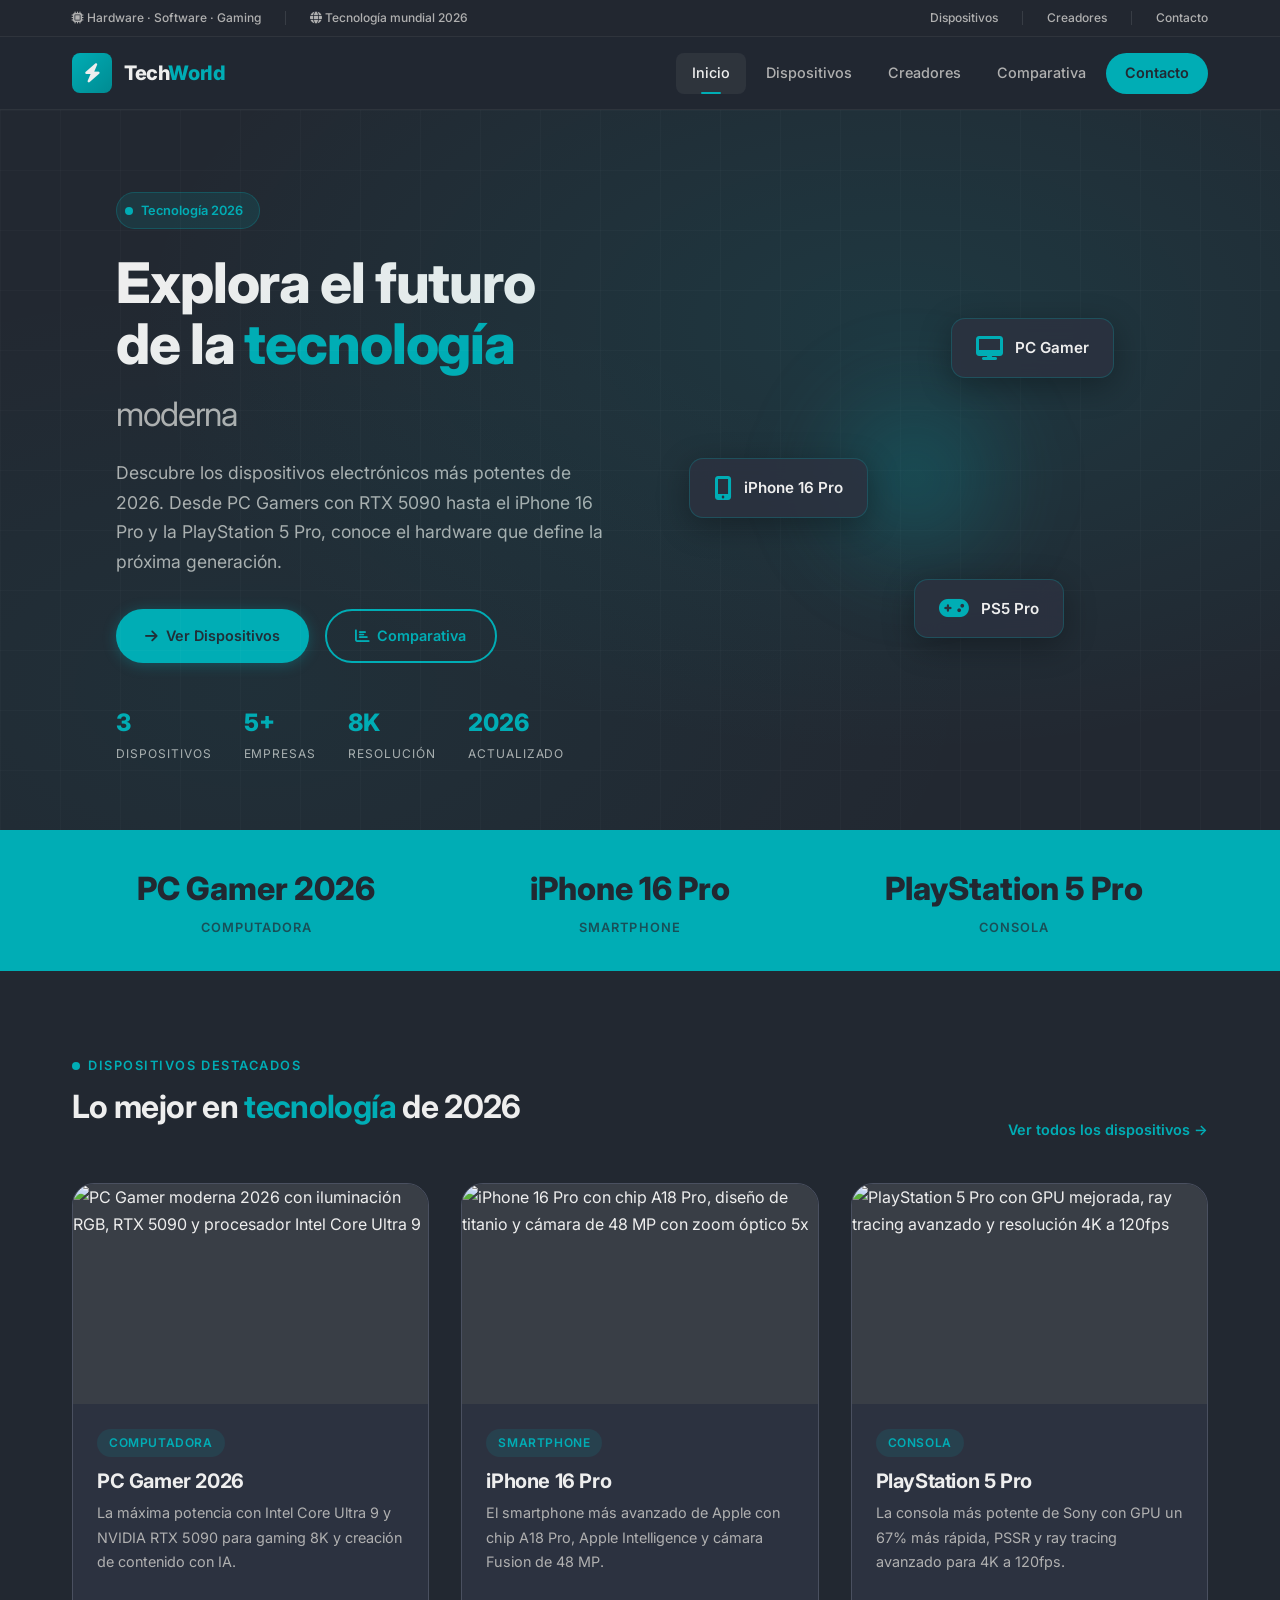
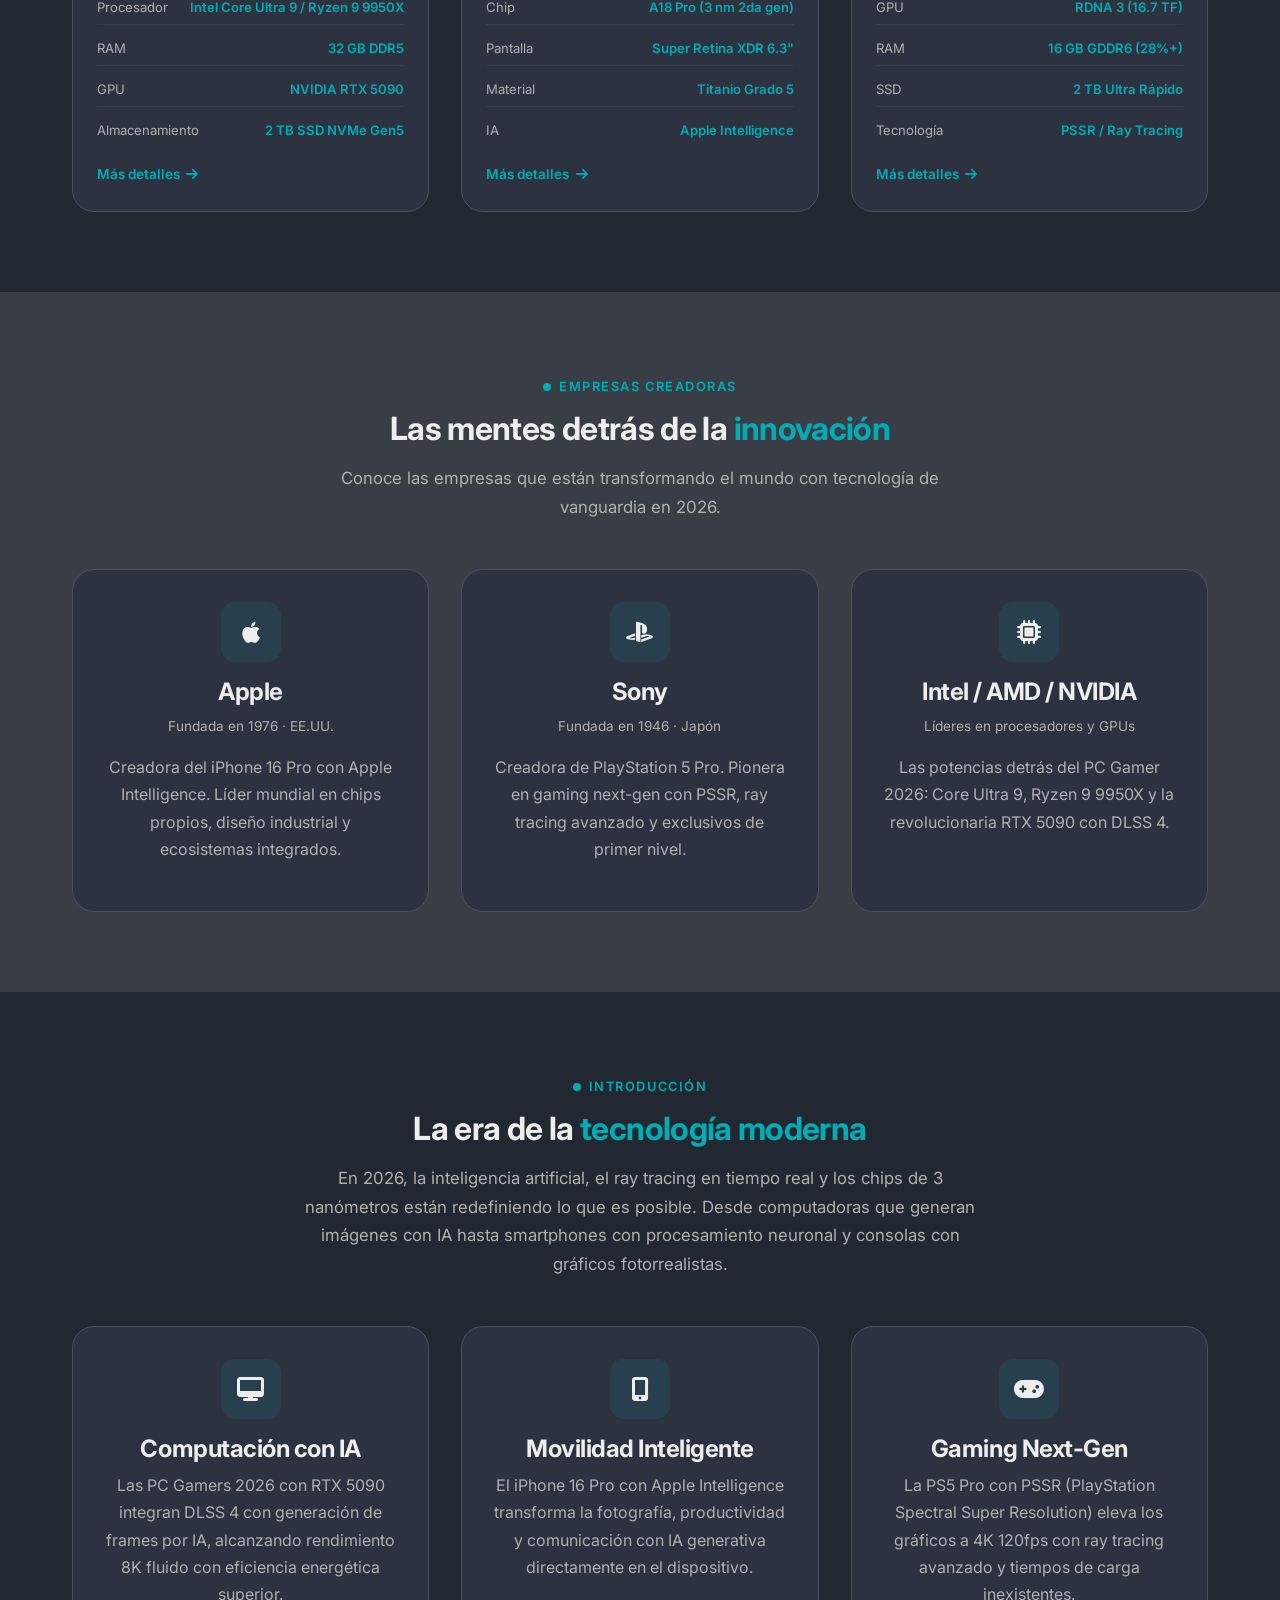
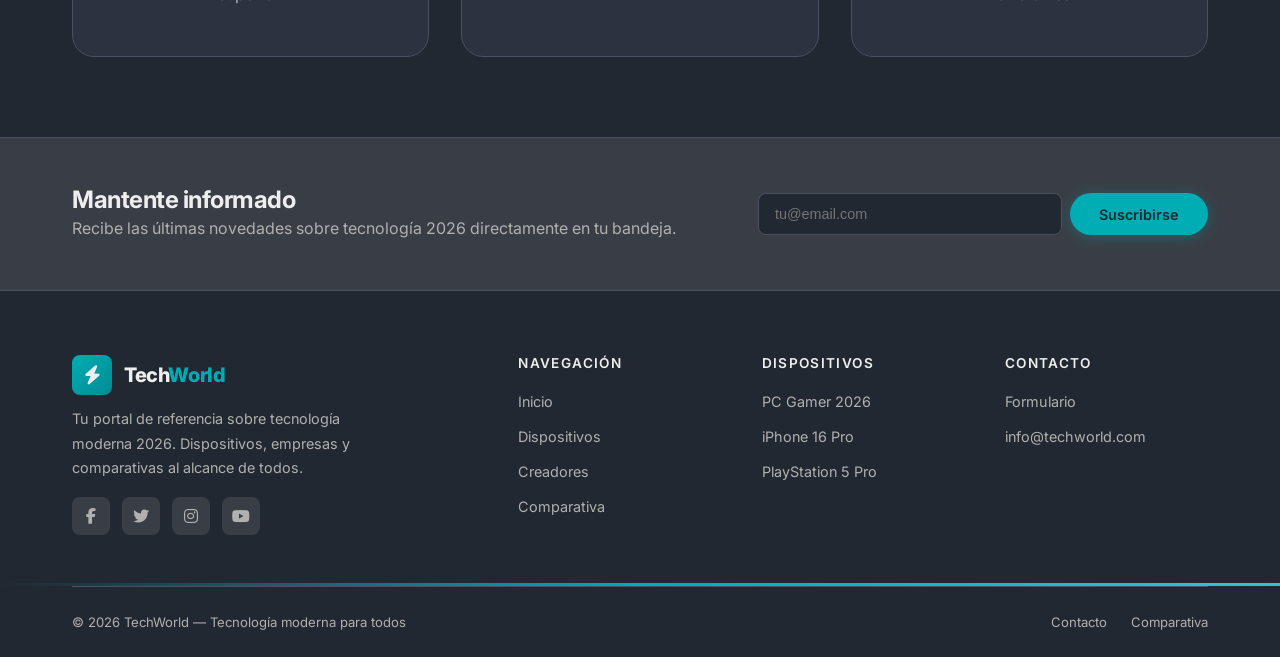
==== commit 41ffdf9a: "refactor: remove Three.js 3D, update devices to 2026, improve fluidity - Remove Three.js 3D animatio" ====
--- a/index.html
+++ b/index.html
@@ -3,22 +3,22 @@
 <head>
   <meta charset="UTF-8">
   <meta name="viewport" content="width=device-width, initial-scale=1.0">
-  <title>TechWorld — Tecnología Moderna para Todos | PC, Smartphones y Consolas</title>
-  <meta name="description" content="Descubre los dispositivos tecnológicos más populares del mundo: PC Gamer, iPhone 15 Pro y PlayStation 5. Especificaciones, comparaciones y más en TechWorld.">
-  <meta name="keywords" content="tecnología moderna, dispositivos tecnológicos, PC Gamer, iPhone 15 Pro, PlayStation 5, hardware moderno, computadoras, smartphones, consolas de videojuegos">
+  <title>TechWorld — Tecnología Moderna para Todos | PC, Smartphones y Consolas 2026</title>
+  <meta name="description" content="Descubre los dispositivos tecnológicos más populares de 2026: PC Gamer con RTX 5090, iPhone 16 Pro y PlayStation 5 Pro. Especificaciones, comparaciones y más.">
+  <meta name="keywords" content="tecnología moderna 2026, dispositivos tecnológicos, PC Gamer RTX 5090, iPhone 16 Pro, PlayStation 5 Pro, hardware moderno, computadoras, smartphones, consolas de videojuegos">
   <meta name="author" content="TechWorld">
   <meta name="robots" content="index, follow">
   <meta name="theme-color" content="#00ADB5">
 
   <meta property="og:title" content="TechWorld — Tecnología Moderna para Todos">
-  <meta property="og:description" content="Descubre los dispositivos tecnológicos más populares: PC Gamer, iPhone 15 Pro y PlayStation 5.">
+  <meta property="og:description" content="Los dispositivos más potentes de 2026: PC Gamer RTX 5090, iPhone 16 Pro y PlayStation 5 Pro.">
   <meta property="og:type" content="website">
   <meta property="og:locale" content="es_ES">
   <meta property="og:site_name" content="TechWorld">
 
   <meta name="twitter:card" content="summary_large_image">
   <meta name="twitter:title" content="TechWorld — Tecnología Moderna para Todos">
-  <meta name="twitter:description" content="Descubre los dispositivos tecnológicos más populares: PC Gamer, iPhone 15 Pro y PlayStation 5.">
+  <meta name="twitter:description" content="Los dispositivos más potentes de 2026: PC Gamer RTX 5090, iPhone 16 Pro y PlayStation 5 Pro.">
 
   <link rel="preconnect" href="https://fonts.googleapis.com">
   <link rel="preconnect" href="https://fonts.gstatic.com" crossorigin>
@@ -35,7 +35,7 @@
       <div class="topbar-left">
         <span><i class="fas fa-microchip"></i> Hardware &middot; Software &middot; Gaming</span>
         <div class="topbar-divider"></div>
-        <span><i class="fas fa-globe"></i> Tecnología mundial</span>
+        <span><i class="fas fa-globe"></i> Tecnología mundial 2026</span>
       </div>
       <div class="topbar-right">
         <a href="pages/dispositivos.html">Dispositivos</a>
@@ -97,7 +97,7 @@
   <div class="hero-grid-pattern"></div>
   <div class="container">
     <div class="hero-inner">
-      <div>
+      <div class="hero-content">
         <div class="hero-label">
           <div class="hero-label-dot"></div>
           Tecnología 2026
@@ -108,7 +108,7 @@
           <span class="accent">moderna</span>
         </h1>
         <p class="hero-desc">
-          Descubre los dispositivos electrónicos más populares del mundo. Desde potentes PC Gamers hasta el iPhone 15 Pro y la PlayStation 5, conoce todo sobre el hardware que está transformando nuestra vida.
+          Descubre los dispositivos electrónicos más potentes de 2026. Desde PC Gamers con RTX 5090 hasta el iPhone 16 Pro y la PlayStation 5 Pro, conoce el hardware que define la próxima generación.
         </p>
         <div class="hero-btns">
           <a href="pages/dispositivos.html" class="btn btn-primary">
@@ -128,7 +128,7 @@
             <span class="hstat-lbl">Empresas</span>
           </div>
           <div class="hstat">
-            <span class="hstat-num">4K</span>
+            <span class="hstat-num">8K</span>
             <span class="hstat-lbl">Resolución</span>
           </div>
           <div class="hstat">
@@ -138,8 +138,24 @@
         </div>
       </div>
 
-      <!-- 3D Scene -->
-      <div class="hero-3d" id="hero3d" aria-hidden="true"></div>
+      <!-- Hero visual (CSS animated) -->
+      <div class="hero-visual" aria-hidden="true">
+        <div class="hero-glow-orb"></div>
+        <div class="hero-floating-cards">
+          <div class="hero-float-card hero-float-1">
+            <i class="fas fa-desktop"></i>
+            <span>PC Gamer</span>
+          </div>
+          <div class="hero-float-card hero-float-2">
+            <i class="fas fa-mobile-alt"></i>
+            <span>iPhone 16 Pro</span>
+          </div>
+          <div class="hero-float-card hero-float-3">
+            <i class="fas fa-gamepad"></i>
+            <span>PS5 Pro</span>
+          </div>
+        </div>
+      </div>
     </div>
   </div>
 </section>
@@ -149,15 +165,15 @@
   <div class="container">
     <div class="highlights-inner">
       <div class="highlight-item">
-        <div class="highlight-num">PC Gamer</div>
+        <div class="highlight-num">PC Gamer 2026</div>
         <div class="highlight-lbl">Computadora</div>
       </div>
       <div class="highlight-item">
-        <div class="highlight-num">iPhone 15 Pro</div>
+        <div class="highlight-num">iPhone 16 Pro</div>
         <div class="highlight-lbl">Smartphone</div>
       </div>
       <div class="highlight-item">
-        <div class="highlight-num">PlayStation 5</div>
+        <div class="highlight-num">PlayStation 5 Pro</div>
         <div class="highlight-lbl">Consola</div>
       </div>
     </div>
@@ -170,7 +186,7 @@
     <div class="section-header-row">
       <div>
         <div class="section-eyebrow"><div class="section-eyebrow-dot"></div> Dispositivos Destacados</div>
-        <h2 id="devices-title" class="section-title reveal">Lo mejor en <span class="em">tecnología</span> moderna</h2>
+        <h2 id="devices-title" class="section-title reveal">Lo mejor en <span class="em">tecnología</span> de 2026</h2>
       </div>
       <a href="pages/dispositivos.html" class="see-all reveal">Ver todos los dispositivos &rarr;</a>
     </div>
@@ -178,50 +194,50 @@
     <div class="devices-grid">
       <!-- PC Gamer -->
       <article class="device-card reveal reveal-delay-1">
-        <img src="https://images.unsplash.com/photo-1587202372775-e229f172b9d7?w=600&h=400&fit=crop&q=80" alt="PC Gamer moderna con iluminación RGB y componentes de alto rendimiento" class="device-card-img" loading="lazy" width="600" height="400">
+        <img src="https://images.unsplash.com/photo-1587202372775-e229f172b9d7?w=600&h=400&fit=crop&q=80" alt="PC Gamer moderna 2026 con iluminación RGB, RTX 5090 y procesador Intel Core Ultra 9" class="device-card-img" loading="lazy" width="600" height="400">
         <div class="device-card-body">
           <span class="device-card-tag">Computadora</span>
-          <h3>PC Gamer Moderna</h3>
-          <p>La máxima potencia en hardware para gaming, diseño y programación profesional.</p>
+          <h3>PC Gamer 2026</h3>
+          <p>La máxima potencia con Intel Core Ultra 9 y NVIDIA RTX 5090 para gaming 8K y creación de contenido con IA.</p>
           <div class="device-card-specs">
-            <div class="spec-row"><span class="spec-label">Procesador</span><span class="spec-value">Intel i7 / Ryzen 7</span></div>
-            <div class="spec-row"><span class="spec-label">RAM</span><span class="spec-value">16 GB+</span></div>
-            <div class="spec-row"><span class="spec-label">GPU</span><span class="spec-value">NVIDIA RTX</span></div>
-            <div class="spec-row"><span class="spec-label">Almacenamiento</span><span class="spec-value">SSD NVMe</span></div>
+            <div class="spec-row"><span class="spec-label">Procesador</span><span class="spec-value">Intel Core Ultra 9 / Ryzen 9 9950X</span></div>
+            <div class="spec-row"><span class="spec-label">RAM</span><span class="spec-value">32 GB DDR5</span></div>
+            <div class="spec-row"><span class="spec-label">GPU</span><span class="spec-value">NVIDIA RTX 5090</span></div>
+            <div class="spec-row"><span class="spec-label">Almacenamiento</span><span class="spec-value">2 TB SSD NVMe Gen5</span></div>
           </div>
           <a href="pages/dispositivos.html" class="device-card-link">Más detalles <i class="fas fa-arrow-right"></i></a>
         </div>
       </article>
 
-      <!-- iPhone 15 Pro -->
+      <!-- iPhone 16 Pro -->
       <article class="device-card reveal reveal-delay-2">
-        <img src="https://images.unsplash.com/photo-1695048133142-1a20484d2569?w=600&h=400&fit=crop&q=80" alt="iPhone 15 Pro con diseño en titanio y pantalla Super Retina XDR" class="device-card-img" loading="lazy" width="600" height="400">
+        <img src="https://images.unsplash.com/photo-1695048133142-1a20484d2569?w=600&h=400&fit=crop&q=80" alt="iPhone 16 Pro con chip A18 Pro, diseño de titanio y cámara de 48 MP con zoom óptico 5x" class="device-card-img" loading="lazy" width="600" height="400">
         <div class="device-card-body">
           <span class="device-card-tag">Smartphone</span>
-          <h3>iPhone 15 Pro</h3>
-          <p>El smartphone más avanzado de Apple con chip A17 Pro y cuerpo de titanio.</p>
+          <h3>iPhone 16 Pro</h3>
+          <p>El smartphone más avanzado de Apple con chip A18 Pro, Apple Intelligence y cámara Fusion de 48 MP.</p>
           <div class="device-card-specs">
-            <div class="spec-row"><span class="spec-label">Chip</span><span class="spec-value">A17 Pro</span></div>
-            <div class="spec-row"><span class="spec-label">Pantalla</span><span class="spec-value">Super Retina XDR</span></div>
-            <div class="spec-row"><span class="spec-label">Material</span><span class="spec-value">Titanio</span></div>
-            <div class="spec-row"><span class="spec-label">Sistema</span><span class="spec-value">iOS</span></div>
+            <div class="spec-row"><span class="spec-label">Chip</span><span class="spec-value">A18 Pro (3 nm 2da gen)</span></div>
+            <div class="spec-row"><span class="spec-label">Pantalla</span><span class="spec-value">Super Retina XDR 6.3"</span></div>
+            <div class="spec-row"><span class="spec-label">Material</span><span class="spec-value">Titanio Grado 5</span></div>
+            <div class="spec-row"><span class="spec-label">IA</span><span class="spec-value">Apple Intelligence</span></div>
           </div>
           <a href="pages/dispositivos.html" class="device-card-link">Más detalles <i class="fas fa-arrow-right"></i></a>
         </div>
       </article>
 
-      <!-- PlayStation 5 -->
+      <!-- PlayStation 5 Pro -->
       <article class="device-card reveal reveal-delay-3">
-        <img src="https://images.unsplash.com/photo-1606144042614-b2417e99c4e3?w=600&h=400&fit=crop&q=80" alt="Consola PlayStation 5 con su diseño futurista blanco y azul" class="device-card-img" loading="lazy" width="600" height="400">
+        <img src="https://images.unsplash.com/photo-1606144042614-b2417e99c4e3?w=600&h=400&fit=crop&q=80" alt="PlayStation 5 Pro con GPU mejorada, ray tracing avanzado y resolución 4K a 120fps" class="device-card-img" loading="lazy" width="600" height="400">
         <div class="device-card-body">
           <span class="device-card-tag">Consola</span>
-          <h3>PlayStation 5</h3>
-          <p>La consola de nueva generación de Sony con Ray Tracing y resolución 4K nativa.</p>
+          <h3>PlayStation 5 Pro</h3>
+          <p>La consola más potente de Sony con GPU un 67% más rápida, PSSR y ray tracing avanzado para 4K a 120fps.</p>
           <div class="device-card-specs">
-            <div class="spec-row"><span class="spec-label">CPU</span><span class="spec-value">AMD Ryzen</span></div>
-            <div class="spec-row"><span class="spec-label">GPU</span><span class="spec-value">RDNA 2</span></div>
-            <div class="spec-row"><span class="spec-label">SSD</span><span class="spec-value">825 GB Ultra</span></div>
-            <div class="spec-row"><span class="spec-label">Resolución</span><span class="spec-value">4K / Ray Tracing</span></div>
+            <div class="spec-row"><span class="spec-label">GPU</span><span class="spec-value">RDNA 3 (16.7 TF)</span></div>
+            <div class="spec-row"><span class="spec-label">RAM</span><span class="spec-value">16 GB GDDR6 (28%+)</span></div>
+            <div class="spec-row"><span class="spec-label">SSD</span><span class="spec-value">2 TB Ultra Rápido</span></div>
+            <div class="spec-row"><span class="spec-label">Tecnología</span><span class="spec-value">PSSR / Ray Tracing</span></div>
           </div>
           <a href="pages/dispositivos.html" class="device-card-link">Más detalles <i class="fas fa-arrow-right"></i></a>
         </div>
@@ -236,7 +252,7 @@
     <div class="section-header" style="text-align:center">
       <div class="section-eyebrow" style="justify-content:center"><div class="section-eyebrow-dot"></div> Empresas Creadoras</div>
       <h2 id="creators-title" class="section-title reveal">Las mentes detrás de la <span class="em">innovación</span></h2>
-      <p class="section-sub reveal" style="margin:0 auto">Conoce las empresas que están transformando el mundo con tecnología de vanguardia.</p>
+      <p class="section-sub reveal" style="margin:0 auto">Conoce las empresas que están transformando el mundo con tecnología de vanguardia en 2026.</p>
     </div>
 
     <div class="creators-grid">
@@ -244,19 +260,19 @@
         <div class="creator-icon"><i class="fab fa-apple"></i></div>
         <h3>Apple</h3>
         <p class="meta">Fundada en 1976 &middot; EE.UU.</p>
-        <p>Creadora del iPhone 15 Pro. Líder mundial en innovación tecnológica, diseño y ecosistemas digitales integrados.</p>
+        <p>Creadora del iPhone 16 Pro con Apple Intelligence. Líder mundial en chips propios, diseño industrial y ecosistemas integrados.</p>
       </article>
       <article class="creator-card reveal reveal-delay-2">
         <div class="creator-icon"><i class="fab fa-playstation"></i></div>
         <h3>Sony</h3>
         <p class="meta">Fundada en 1946 &middot; Japón</p>
-        <p>Creadora de PlayStation 5. Pionera en entretenimiento electrónico, gaming y tecnología audiovisual de última generación.</p>
+        <p>Creadora de PlayStation 5 Pro. Pionera en gaming next-gen con PSSR, ray tracing avanzado y exclusivos de primer nivel.</p>
       </article>
       <article class="creator-card reveal reveal-delay-3">
         <div class="creator-icon"><i class="fas fa-microchip"></i></div>
         <h3>Intel / AMD / NVIDIA</h3>
         <p class="meta">Líderes en procesadores y GPUs</p>
-        <p>Las tres potencias detrás del hardware de PC Gamer: procesadores de alto rendimiento y tarjetas gráficas revolucionarias.</p>
+        <p>Las potencias detrás del PC Gamer 2026: Core Ultra 9, Ryzen 9 9950X y la revolucionaria RTX 5090 con DLSS 4.</p>
       </article>
     </div>
   </div>
@@ -269,25 +285,25 @@
       <div class="section-eyebrow" style="justify-content:center"><div class="section-eyebrow-dot"></div> Introducción</div>
       <h2 id="intro-title" class="section-title reveal">La era de la <span class="em">tecnología moderna</span></h2>
       <p class="section-sub reveal" style="margin:0 auto; max-width:700px">
-        Vivimos en una época donde los dispositivos electrónicos son parte fundamental de nuestra vida cotidiana. Desde computadoras de alto rendimiento hasta smartphones y consolas de videojuegos, la tecnología evoluciona constantemente para ofrecer experiencias más inmersivas, productivas y conectadas.
+        En 2026, la inteligencia artificial, el ray tracing en tiempo real y los chips de 3 nanómetros están redefiniendo lo que es posible. Desde computadoras que generan imágenes con IA hasta smartphones con procesamiento neuronal y consolas con gráficos fotorrealistas.
       </p>
     </div>
 
     <div class="devices-grid" style="margin-top:3rem">
       <article class="creator-card reveal reveal-delay-1">
         <div class="creator-icon"><i class="fas fa-desktop"></i></div>
-        <h3>Computación</h3>
-        <p>Las PC Gamers modernas combinan procesadores multinúcleo, GPUs con Ray Tracing y almacenamiento SSD NVMe para ofrecer rendimiento sin precedentes.</p>
+        <h3>Computación con IA</h3>
+        <p>Las PC Gamers 2026 con RTX 5090 integran DLSS 4 con generación de frames por IA, alcanzando rendimiento 8K fluido con eficiencia energética superior.</p>
       </article>
       <article class="creator-card reveal reveal-delay-2">
         <div class="creator-icon"><i class="fas fa-mobile-alt"></i></div>
-        <h3>Movilidad</h3>
-        <p>Los smartphones actuales como el iPhone 15 Pro integran chips avanzados, cámaras profesionales y pantallas de alta resolución en dispositivos de bolsillo.</p>
+        <h3>Movilidad Inteligente</h3>
+        <p>El iPhone 16 Pro con Apple Intelligence transforma la fotografía, productividad y comunicación con IA generativa directamente en el dispositivo.</p>
       </article>
       <article class="creator-card reveal reveal-delay-3">
         <div class="creator-icon"><i class="fas fa-gamepad"></i></div>
-        <h3>Gaming</h3>
-        <p>Las consolas de nueva generación como la PS5 ofrecen gráficos 4K, tiempos de carga mínimos gracias al SSD y experiencias de juego inmersivas con Ray Tracing.</p>
+        <h3>Gaming Next-Gen</h3>
+        <p>La PS5 Pro con PSSR (PlayStation Spectral Super Resolution) eleva los gráficos a 4K 120fps con ray tracing avanzado y tiempos de carga inexistentes.</p>
       </article>
     </div>
   </div>
@@ -299,7 +315,7 @@
     <div class="newsletter-inner">
       <div>
         <h3 id="newsletter-title">Mantente informado</h3>
-        <p style="margin:0">Recibe las últimas novedades sobre tecnología directamente en tu bandeja.</p>
+        <p style="margin:0">Recibe las últimas novedades sobre tecnología 2026 directamente en tu bandeja.</p>
       </div>
       <form class="newsletter-form" aria-label="Suscripción al boletín">
         <input type="email" placeholder="tu@email.com" aria-label="Correo electrónico" required>
@@ -318,7 +334,7 @@
           <div class="logo-icon"><i class="fas fa-bolt"></i></div>
           <div class="logo-text">Tech<span>World</span></div>
         </a>
-        <p>Tu portal de referencia sobre tecnología moderna. Dispositivos, empresas y comparativas al alcance de todos.</p>
+        <p>Tu portal de referencia sobre tecnología moderna 2026. Dispositivos, empresas y comparativas al alcance de todos.</p>
         <div class="social-links">
           <a href="#" class="social-link" aria-label="Facebook"><i class="fab fa-facebook-f"></i></a>
           <a href="#" class="social-link" aria-label="Twitter"><i class="fab fa-twitter"></i></a>
@@ -338,9 +354,9 @@
       <div>
         <h5>Dispositivos</h5>
         <ul class="f-links">
-          <li><a href="pages/dispositivos.html">PC Gamer</a></li>
-          <li><a href="pages/dispositivos.html">iPhone 15 Pro</a></li>
-          <li><a href="pages/dispositivos.html">PlayStation 5</a></li>
+          <li><a href="pages/dispositivos.html">PC Gamer 2026</a></li>
+          <li><a href="pages/dispositivos.html">iPhone 16 Pro</a></li>
+          <li><a href="pages/dispositivos.html">PlayStation 5 Pro</a></li>
         </ul>
       </div>
       <div>
@@ -353,8 +369,8 @@
     </div>
   </div>
 
-  <!-- Footer 3D -->
-  <div class="footer-3d" id="footer3d" aria-hidden="true"></div>
+  <!-- Footer animated gradient bar -->
+  <div class="footer-gradient-bar" aria-hidden="true"></div>
 
   <div class="container">
     <div class="footer-bottom">
@@ -370,9 +386,7 @@
 <!-- SCROLL TO TOP -->
 <button class="scroll-top" id="scrollTop" aria-label="Volver arriba"><i class="fas fa-arrow-up"></i></button>
 
-<!-- Scripts -->
-<script src="https://cdnjs.cloudflare.com/ajax/libs/three.js/r128/three.min.js" crossorigin="anonymous" referrerpolicy="no-referrer"></script>
-<script src="js/three-scene.js"></script>
+<!-- Scripts (no Three.js needed) -->
 <script src="js/main.js"></script>
 </body>
 </html>
--- a/css/styles.css
+++ b/css/styles.css
@@ -548,19 +548,105 @@
   letter-spacing: .08em;
 }
 
-/* Hero 3D canvas */
-.hero-3d {
+/* Hero Visual (CSS animated, replaces Three.js) */
+.hero-visual {
   position: relative;
   width: 100%;
   height: 400px;
-  border-radius: var(--r-lg);
-  overflow: hidden;
-}
-
-.hero-3d canvas {
-  width: 100% !important;
-  height: 100% !important;
-  display: block;
+  display: flex;
+  align-items: center;
+  justify-content: center;
+}
+
+.hero-glow-orb {
+  position: absolute;
+  width: 280px;
+  height: 280px;
+  border-radius: 50%;
+  background: radial-gradient(circle, rgba(0,173,181,.25) 0%, rgba(0,173,181,.05) 50%, transparent 70%);
+  animation: glow-pulse 4s ease-in-out infinite;
+  filter: blur(30px);
+}
+
+@keyframes glow-pulse {
+  0%, 100% { transform: scale(1); opacity: .6; }
+  50% { transform: scale(1.15); opacity: 1; }
+}
+
+.hero-floating-cards {
+  position: relative;
+  width: 100%;
+  height: 100%;
+}
+
+.hero-float-card {
+  position: absolute;
+  display: flex;
+  align-items: center;
+  gap: .75rem;
+  padding: 1rem 1.5rem;
+  background: rgba(44,50,64,.85);
+  backdrop-filter: blur(12px);
+  -webkit-backdrop-filter: blur(12px);
+  border: 1px solid rgba(0,173,181,.25);
+  border-radius: var(--r-md);
+  color: var(--text-primary);
+  font-weight: 600;
+  font-size: .95rem;
+  box-shadow: 0 8px 32px rgba(0,0,0,.3);
+  transition: transform .4s ease, box-shadow .4s ease;
+}
+
+.hero-float-card:hover {
+  transform: translateY(-4px) !important;
+  box-shadow: 0 12px 40px rgba(0,173,181,.2);
+}
+
+.hero-float-card i {
+  font-size: 1.5rem;
+  color: var(--accent);
+}
+
+.hero-float-1 {
+  top: 10%;
+  right: 10%;
+  animation: float-1 6s ease-in-out infinite;
+}
+
+.hero-float-2 {
+  top: 45%;
+  left: 5%;
+  animation: float-2 7s ease-in-out infinite;
+}
+
+.hero-float-3 {
+  bottom: 10%;
+  right: 20%;
+  animation: float-3 5s ease-in-out infinite;
+}
+
+@keyframes float-1 {
+  0%, 100% { transform: translateY(0) rotate(0deg); }
+  50% { transform: translateY(-15px) rotate(1deg); }
+}
+
+@keyframes float-2 {
+  0%, 100% { transform: translateY(0) rotate(0deg); }
+  50% { transform: translateY(-12px) rotate(-1deg); }
+}
+
+@keyframes float-3 {
+  0%, 100% { transform: translateY(0) rotate(0deg); }
+  50% { transform: translateY(-18px) rotate(1.5deg); }
+}
+
+.hero-content {
+  animation: hero-fade-in .8s ease-out;
+}
+
+@keyframes hero-fade-in {
+  from { opacity: 0; transform: translateY(20px); }
+  to { opacity: 1; transform: translateY(0); }
 }
 
 /* ─── SECTIONS ─── */
@@ -990,16 +1076,17 @@
   color: var(--bg-primary);
 }
 
-.footer-3d {
-  position: relative;
-  height: 120px;
-  border-top: 1px solid var(--border-color);
-  overflow: hidden;
-}
-
-.footer-3d canvas {
-  width: 100% !important;
-  height: 100% !important;
+/* Footer gradient bar (replaces 3D) */
+.footer-gradient-bar {
+  height: 3px;
+  background: linear-gradient(90deg, var(--bg-primary), var(--accent), var(--accent-light), var(--accent), var(--bg-primary));
+  background-size: 200% 100%;
+  animation: gradient-slide 4s linear infinite;
+}
+
+@keyframes gradient-slide {
+  0% { background-position: 0% 50%; }
+  100% { background-position: 200% 50%; }
 }
 
 .footer-bottom {
@@ -1220,7 +1307,7 @@
 /* ─── RESPONSIVE ─── */
 @media (max-width: 1024px) {
   .hero-inner { grid-template-columns: 1fr; }
-  .hero-3d { height: 300px; margin-top: 2rem; }
+  .hero-visual { height: 300px; margin-top: 2rem; }
   .devices-grid { grid-template-columns: repeat(2, 1fr); }
   .footer-grid { grid-template-columns: repeat(2, 1fr); }
   .device-detail { grid-template-columns: 1fr; }
@@ -1242,7 +1329,7 @@
   
   .hero-heading { font-size: 2rem; }
   .hero-stats-row { gap: 1.25rem; }
-  .hero-3d { height: 250px; }
+  .hero-visual { height: 250px; }
   
   .devices-grid { grid-template-columns: 1fr; }
   .creators-grid { grid-template-columns: 1fr; }
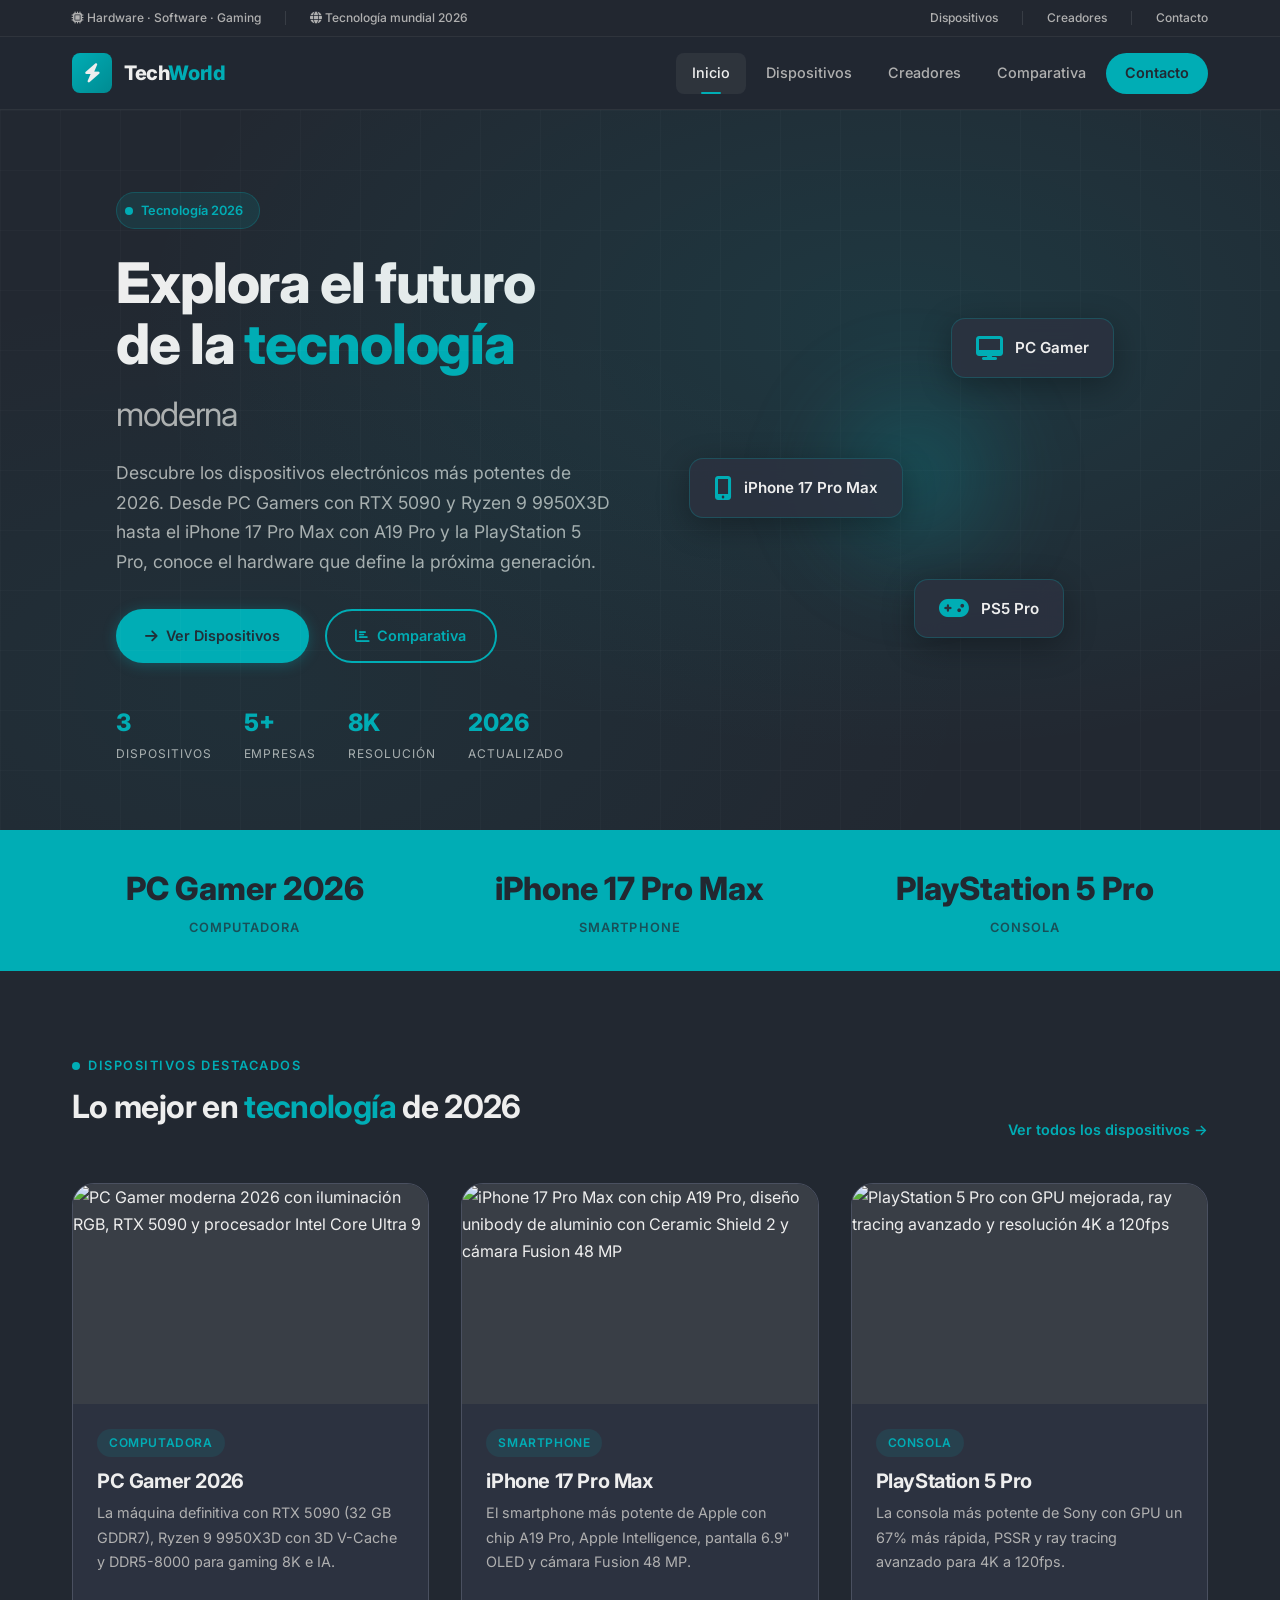
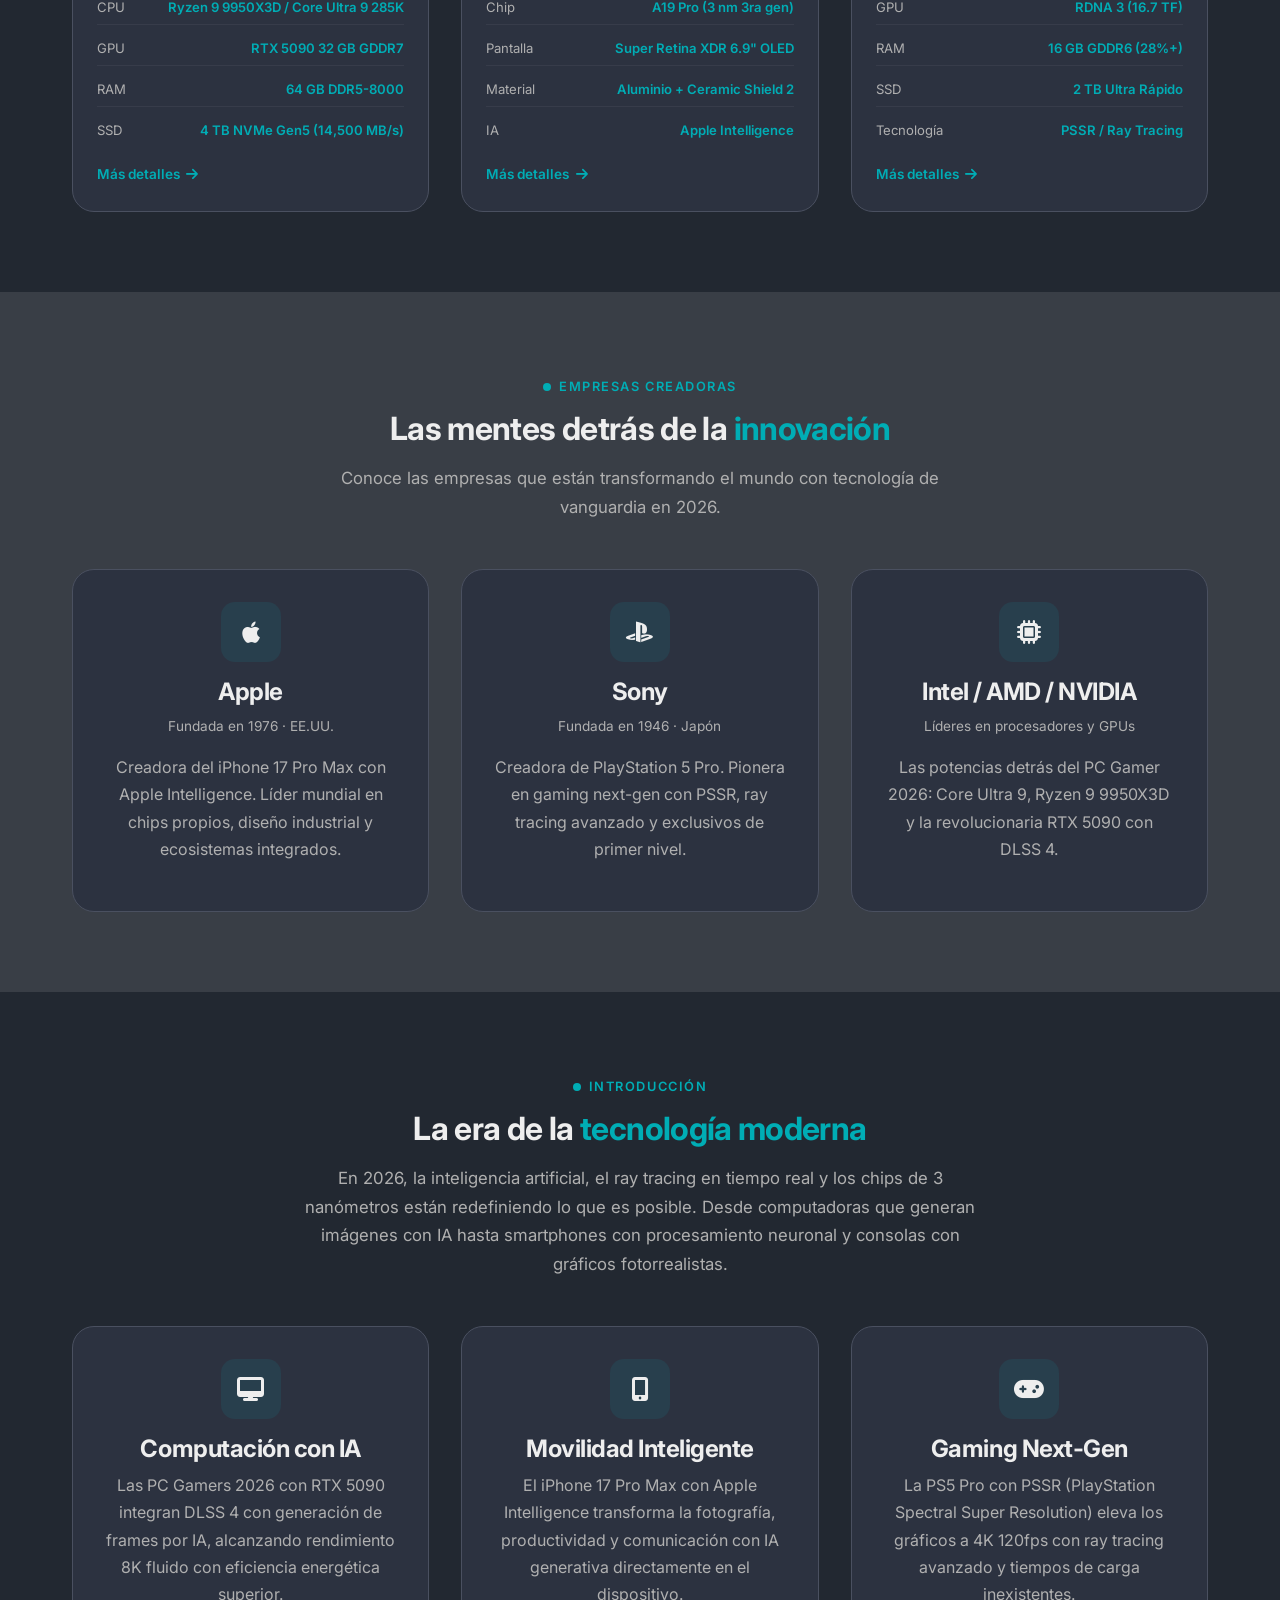
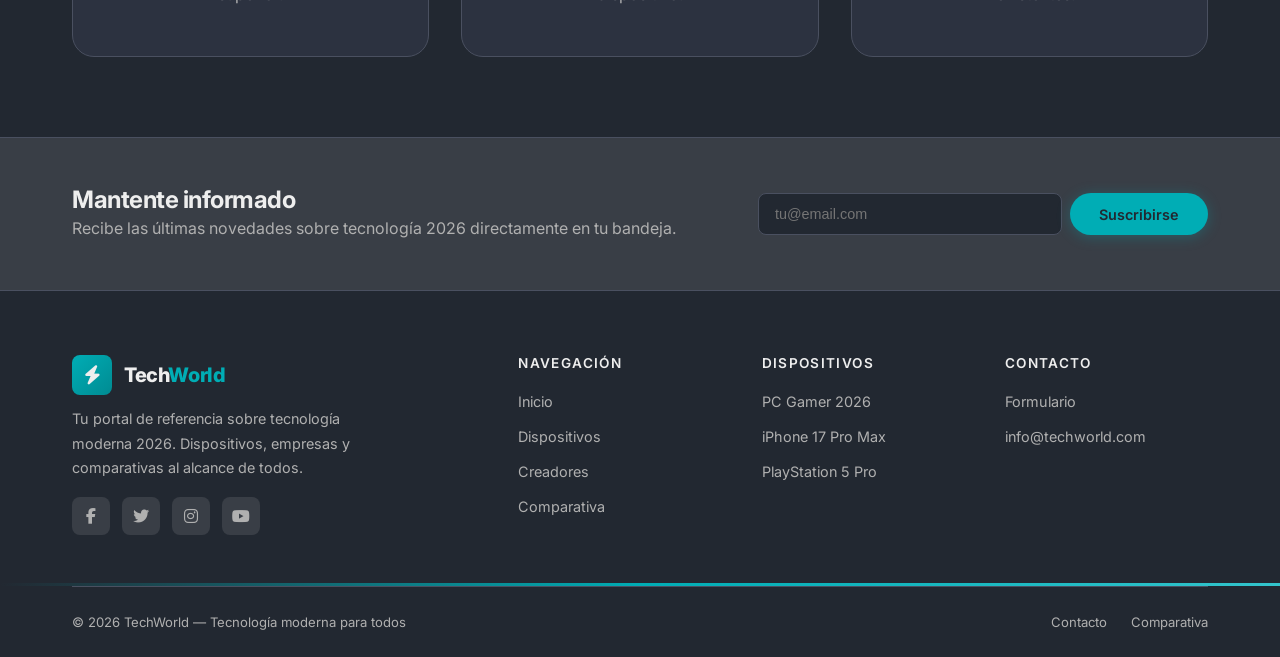
==== commit 5006a38c: "feat: update to iPhone 17 Pro Max (A19 Pro) and best PC components 2026 - iPhone 16 Pro → iPhone 17 " ====
--- a/index.html
+++ b/index.html
@@ -4,21 +4,21 @@
   <meta charset="UTF-8">
   <meta name="viewport" content="width=device-width, initial-scale=1.0">
   <title>TechWorld — Tecnología Moderna para Todos | PC, Smartphones y Consolas 2026</title>
-  <meta name="description" content="Descubre los dispositivos tecnológicos más populares de 2026: PC Gamer con RTX 5090, iPhone 16 Pro y PlayStation 5 Pro. Especificaciones, comparaciones y más.">
-  <meta name="keywords" content="tecnología moderna 2026, dispositivos tecnológicos, PC Gamer RTX 5090, iPhone 16 Pro, PlayStation 5 Pro, hardware moderno, computadoras, smartphones, consolas de videojuegos">
+  <meta name="description" content="Descubre los dispositivos tecnológicos más populares de 2026: PC Gamer con RTX 5090, iPhone 17 Pro Max y PlayStation 5 Pro. Especificaciones, comparaciones y más.">
+  <meta name="keywords" content="tecnología moderna 2026, dispositivos tecnológicos, PC Gamer RTX 5090, iPhone 17 Pro Max, PlayStation 5 Pro, hardware moderno, computadoras, smartphones, consolas de videojuegos">
   <meta name="author" content="TechWorld">
   <meta name="robots" content="index, follow">
   <meta name="theme-color" content="#00ADB5">
 
   <meta property="og:title" content="TechWorld — Tecnología Moderna para Todos">
-  <meta property="og:description" content="Los dispositivos más potentes de 2026: PC Gamer RTX 5090, iPhone 16 Pro y PlayStation 5 Pro.">
+  <meta property="og:description" content="Los dispositivos más potentes de 2026: PC Gamer RTX 5090, iPhone 17 Pro Max y PlayStation 5 Pro.">
   <meta property="og:type" content="website">
   <meta property="og:locale" content="es_ES">
   <meta property="og:site_name" content="TechWorld">
 
   <meta name="twitter:card" content="summary_large_image">
   <meta name="twitter:title" content="TechWorld — Tecnología Moderna para Todos">
-  <meta name="twitter:description" content="Los dispositivos más potentes de 2026: PC Gamer RTX 5090, iPhone 16 Pro y PlayStation 5 Pro.">
+  <meta name="twitter:description" content="Los dispositivos más potentes de 2026: PC Gamer RTX 5090, iPhone 17 Pro Max y PlayStation 5 Pro.">
 
   <link rel="preconnect" href="https://fonts.googleapis.com">
   <link rel="preconnect" href="https://fonts.gstatic.com" crossorigin>
@@ -108,7 +108,7 @@
           <span class="accent">moderna</span>
         </h1>
         <p class="hero-desc">
-          Descubre los dispositivos electrónicos más potentes de 2026. Desde PC Gamers con RTX 5090 hasta el iPhone 16 Pro y la PlayStation 5 Pro, conoce el hardware que define la próxima generación.
+          Descubre los dispositivos electrónicos más potentes de 2026. Desde PC Gamers con RTX 5090 y Ryzen 9 9950X3D hasta el iPhone 17 Pro Max con A19 Pro y la PlayStation 5 Pro, conoce el hardware que define la próxima generación.
         </p>
         <div class="hero-btns">
           <a href="pages/dispositivos.html" class="btn btn-primary">
@@ -148,7 +148,7 @@
           </div>
           <div class="hero-float-card hero-float-2">
             <i class="fas fa-mobile-alt"></i>
-            <span>iPhone 16 Pro</span>
+            <span>iPhone 17 Pro Max</span>
           </div>
           <div class="hero-float-card hero-float-3">
             <i class="fas fa-gamepad"></i>
@@ -169,7 +169,7 @@
         <div class="highlight-lbl">Computadora</div>
       </div>
       <div class="highlight-item">
-        <div class="highlight-num">iPhone 16 Pro</div>
+        <div class="highlight-num">iPhone 17 Pro Max</div>
         <div class="highlight-lbl">Smartphone</div>
       </div>
       <div class="highlight-item">
@@ -198,28 +198,28 @@
         <div class="device-card-body">
           <span class="device-card-tag">Computadora</span>
           <h3>PC Gamer 2026</h3>
-          <p>La máxima potencia con Intel Core Ultra 9 y NVIDIA RTX 5090 para gaming 8K y creación de contenido con IA.</p>
+          <p>La máquina definitiva con RTX 5090 (32 GB GDDR7), Ryzen 9 9950X3D con 3D V-Cache y DDR5-8000 para gaming 8K e IA.</p>
           <div class="device-card-specs">
-            <div class="spec-row"><span class="spec-label">Procesador</span><span class="spec-value">Intel Core Ultra 9 / Ryzen 9 9950X</span></div>
-            <div class="spec-row"><span class="spec-label">RAM</span><span class="spec-value">32 GB DDR5</span></div>
-            <div class="spec-row"><span class="spec-label">GPU</span><span class="spec-value">NVIDIA RTX 5090</span></div>
-            <div class="spec-row"><span class="spec-label">Almacenamiento</span><span class="spec-value">2 TB SSD NVMe Gen5</span></div>
+            <div class="spec-row"><span class="spec-label">CPU</span><span class="spec-value">Ryzen 9 9950X3D / Core Ultra 9 285K</span></div>
+            <div class="spec-row"><span class="spec-label">GPU</span><span class="spec-value">RTX 5090 32 GB GDDR7</span></div>
+            <div class="spec-row"><span class="spec-label">RAM</span><span class="spec-value">64 GB DDR5-8000</span></div>
+            <div class="spec-row"><span class="spec-label">SSD</span><span class="spec-value">4 TB NVMe Gen5 (14,500 MB/s)</span></div>
           </div>
           <a href="pages/dispositivos.html" class="device-card-link">Más detalles <i class="fas fa-arrow-right"></i></a>
         </div>
       </article>
 
-      <!-- iPhone 16 Pro -->
+      <!-- iPhone 17 Pro Max -->
       <article class="device-card reveal reveal-delay-2">
-        <img src="https://images.unsplash.com/photo-1695048133142-1a20484d2569?w=600&h=400&fit=crop&q=80" alt="iPhone 16 Pro con chip A18 Pro, diseño de titanio y cámara de 48 MP con zoom óptico 5x" class="device-card-img" loading="lazy" width="600" height="400">
+        <img src="https://images.unsplash.com/photo-1695048133142-1a20484d2569?w=600&h=400&fit=crop&q=80" alt="iPhone 17 Pro Max con chip A19 Pro, diseño unibody de aluminio con Ceramic Shield 2 y cámara Fusion 48 MP" class="device-card-img" loading="lazy" width="600" height="400">
         <div class="device-card-body">
           <span class="device-card-tag">Smartphone</span>
-          <h3>iPhone 16 Pro</h3>
-          <p>El smartphone más avanzado de Apple con chip A18 Pro, Apple Intelligence y cámara Fusion de 48 MP.</p>
+          <h3>iPhone 17 Pro Max</h3>
+          <p>El smartphone más potente de Apple con chip A19 Pro, Apple Intelligence, pantalla 6.9" OLED y cámara Fusion 48 MP.</p>
           <div class="device-card-specs">
-            <div class="spec-row"><span class="spec-label">Chip</span><span class="spec-value">A18 Pro (3 nm 2da gen)</span></div>
-            <div class="spec-row"><span class="spec-label">Pantalla</span><span class="spec-value">Super Retina XDR 6.3"</span></div>
-            <div class="spec-row"><span class="spec-label">Material</span><span class="spec-value">Titanio Grado 5</span></div>
+            <div class="spec-row"><span class="spec-label">Chip</span><span class="spec-value">A19 Pro (3 nm 3ra gen)</span></div>
+            <div class="spec-row"><span class="spec-label">Pantalla</span><span class="spec-value">Super Retina XDR 6.9" OLED</span></div>
+            <div class="spec-row"><span class="spec-label">Material</span><span class="spec-value">Aluminio + Ceramic Shield 2</span></div>
             <div class="spec-row"><span class="spec-label">IA</span><span class="spec-value">Apple Intelligence</span></div>
           </div>
           <a href="pages/dispositivos.html" class="device-card-link">Más detalles <i class="fas fa-arrow-right"></i></a>
@@ -260,7 +260,7 @@
         <div class="creator-icon"><i class="fab fa-apple"></i></div>
         <h3>Apple</h3>
         <p class="meta">Fundada en 1976 &middot; EE.UU.</p>
-        <p>Creadora del iPhone 16 Pro con Apple Intelligence. Líder mundial en chips propios, diseño industrial y ecosistemas integrados.</p>
+        <p>Creadora del iPhone 17 Pro Max con Apple Intelligence. Líder mundial en chips propios, diseño industrial y ecosistemas integrados.</p>
       </article>
       <article class="creator-card reveal reveal-delay-2">
         <div class="creator-icon"><i class="fab fa-playstation"></i></div>
@@ -272,7 +272,7 @@
         <div class="creator-icon"><i class="fas fa-microchip"></i></div>
         <h3>Intel / AMD / NVIDIA</h3>
         <p class="meta">Líderes en procesadores y GPUs</p>
-        <p>Las potencias detrás del PC Gamer 2026: Core Ultra 9, Ryzen 9 9950X y la revolucionaria RTX 5090 con DLSS 4.</p>
+        <p>Las potencias detrás del PC Gamer 2026: Core Ultra 9, Ryzen 9 9950X3D y la revolucionaria RTX 5090 con DLSS 4.</p>
       </article>
     </div>
   </div>
@@ -298,7 +298,7 @@
       <article class="creator-card reveal reveal-delay-2">
         <div class="creator-icon"><i class="fas fa-mobile-alt"></i></div>
         <h3>Movilidad Inteligente</h3>
-        <p>El iPhone 16 Pro con Apple Intelligence transforma la fotografía, productividad y comunicación con IA generativa directamente en el dispositivo.</p>
+        <p>El iPhone 17 Pro Max con Apple Intelligence transforma la fotografía, productividad y comunicación con IA generativa directamente en el dispositivo.</p>
       </article>
       <article class="creator-card reveal reveal-delay-3">
         <div class="creator-icon"><i class="fas fa-gamepad"></i></div>
@@ -355,7 +355,7 @@
         <h5>Dispositivos</h5>
         <ul class="f-links">
           <li><a href="pages/dispositivos.html">PC Gamer 2026</a></li>
-          <li><a href="pages/dispositivos.html">iPhone 16 Pro</a></li>
+          <li><a href="pages/dispositivos.html">iPhone 17 Pro Max</a></li>
           <li><a href="pages/dispositivos.html">PlayStation 5 Pro</a></li>
         </ul>
       </div>
